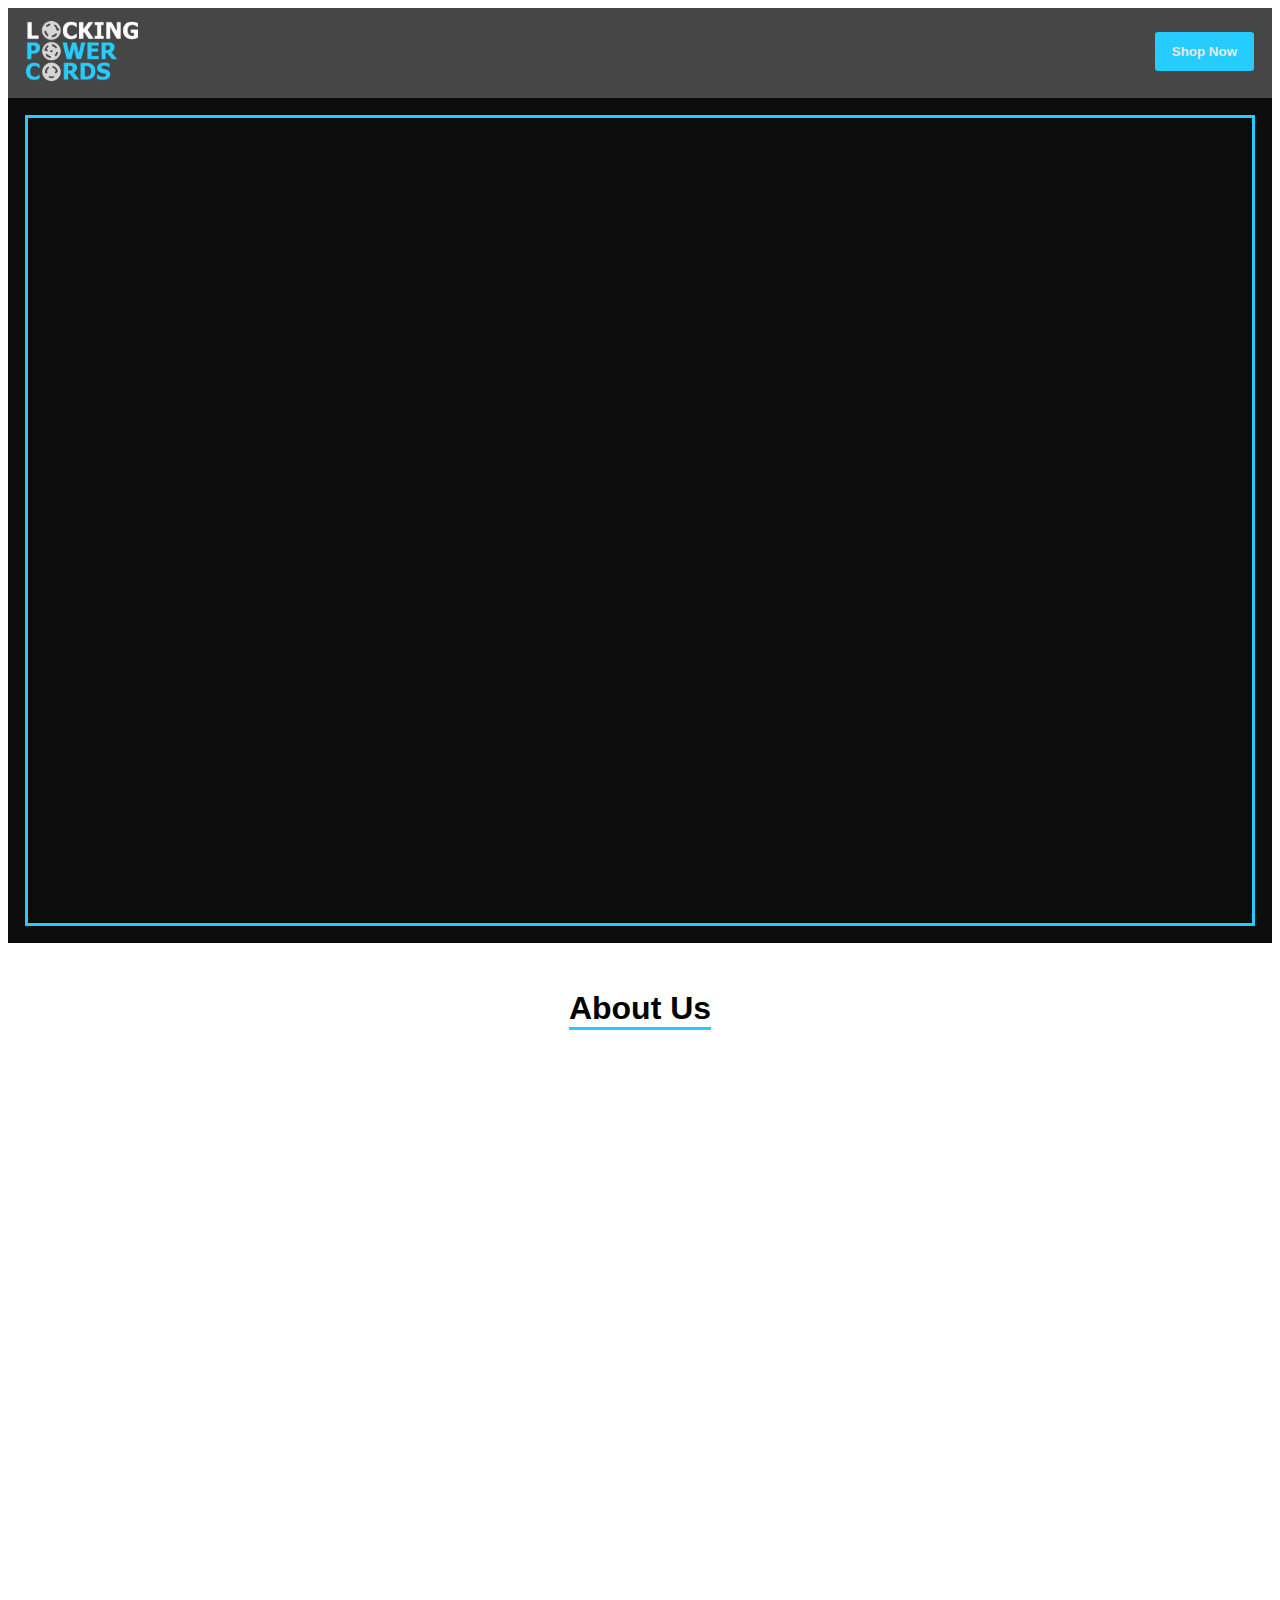
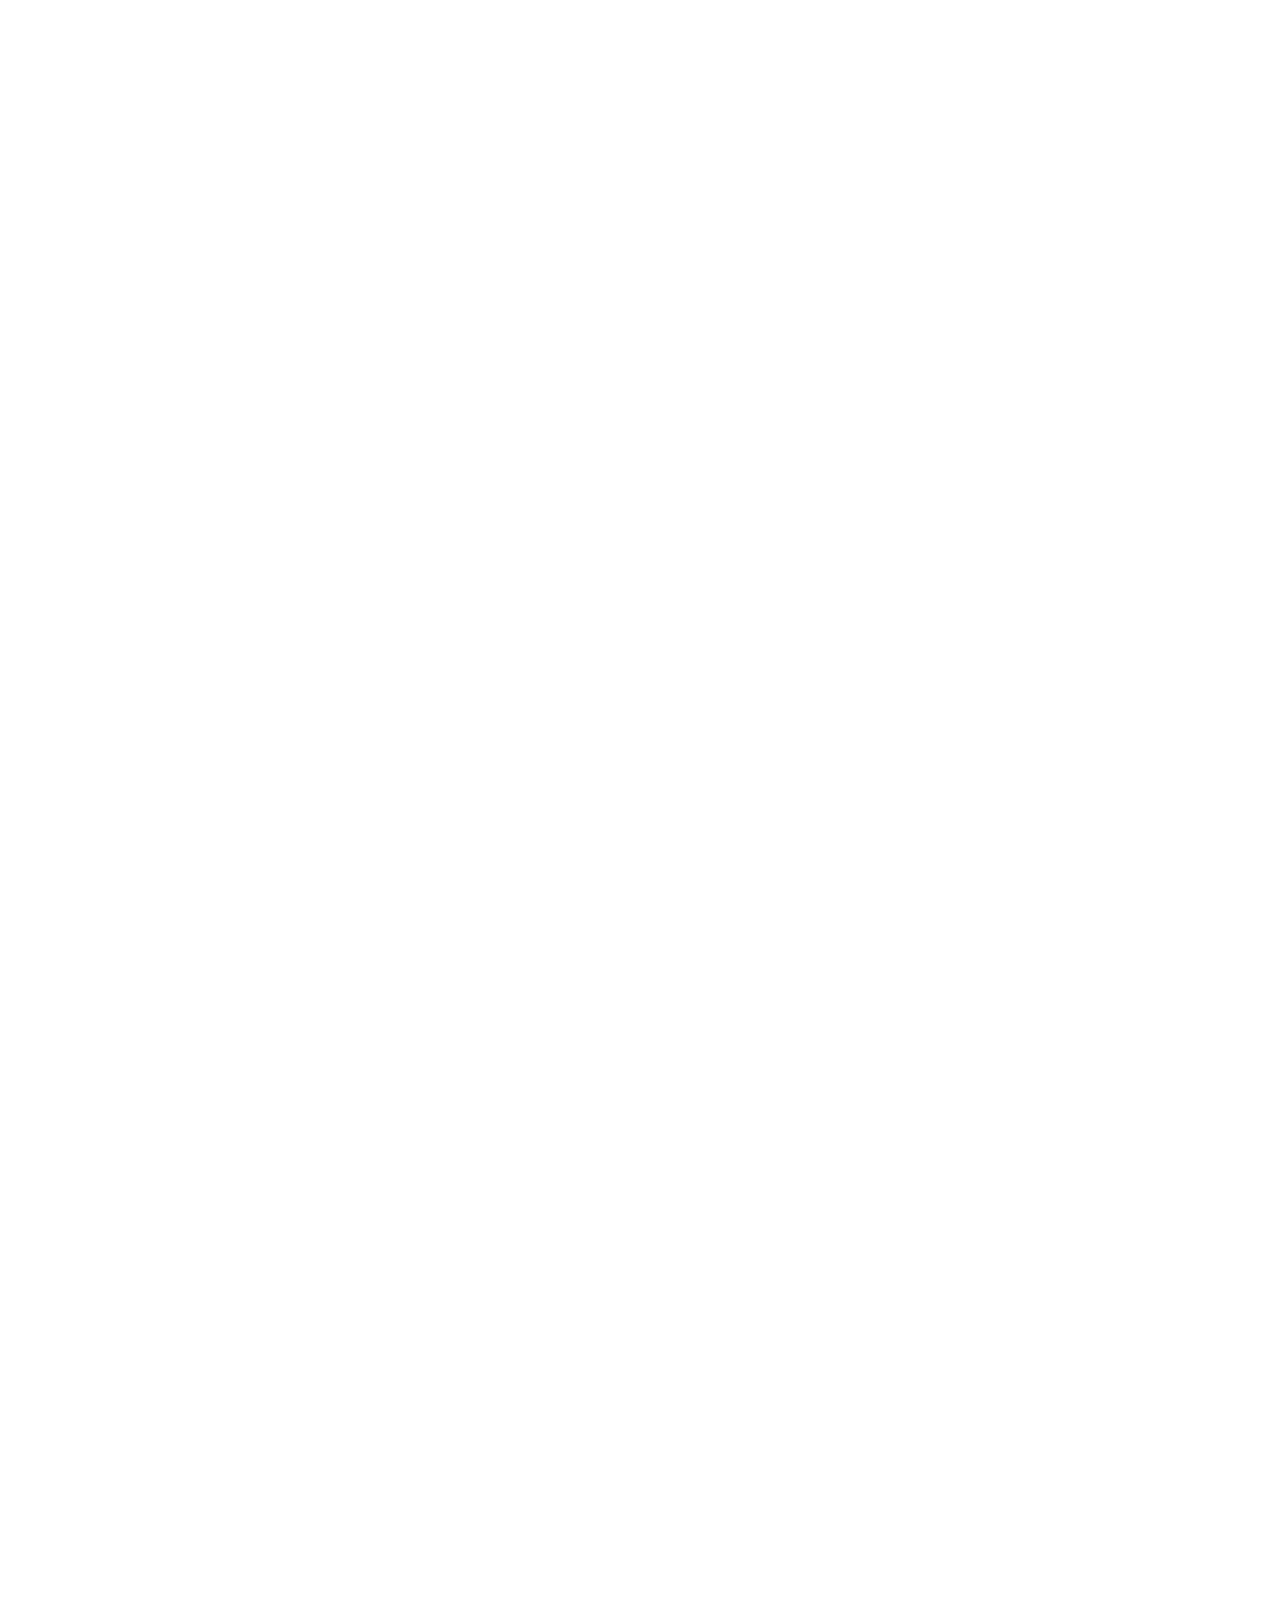
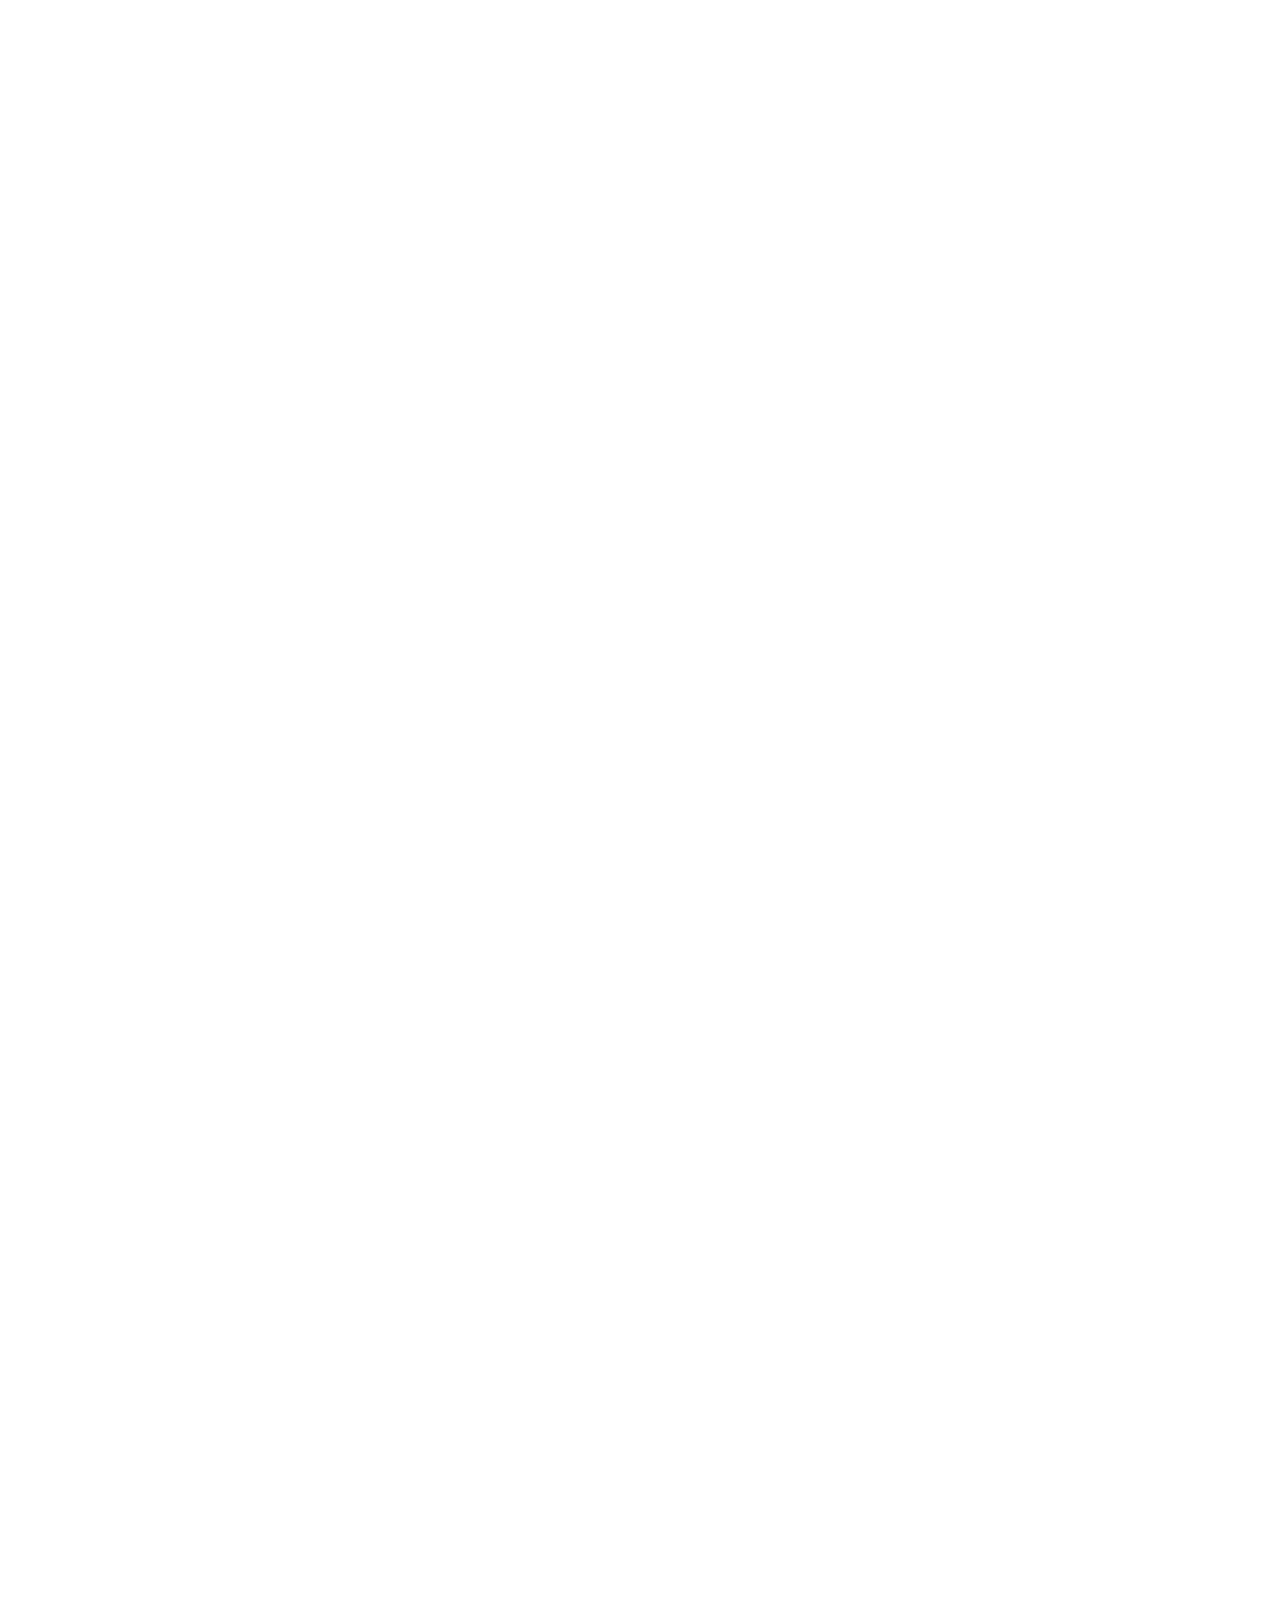
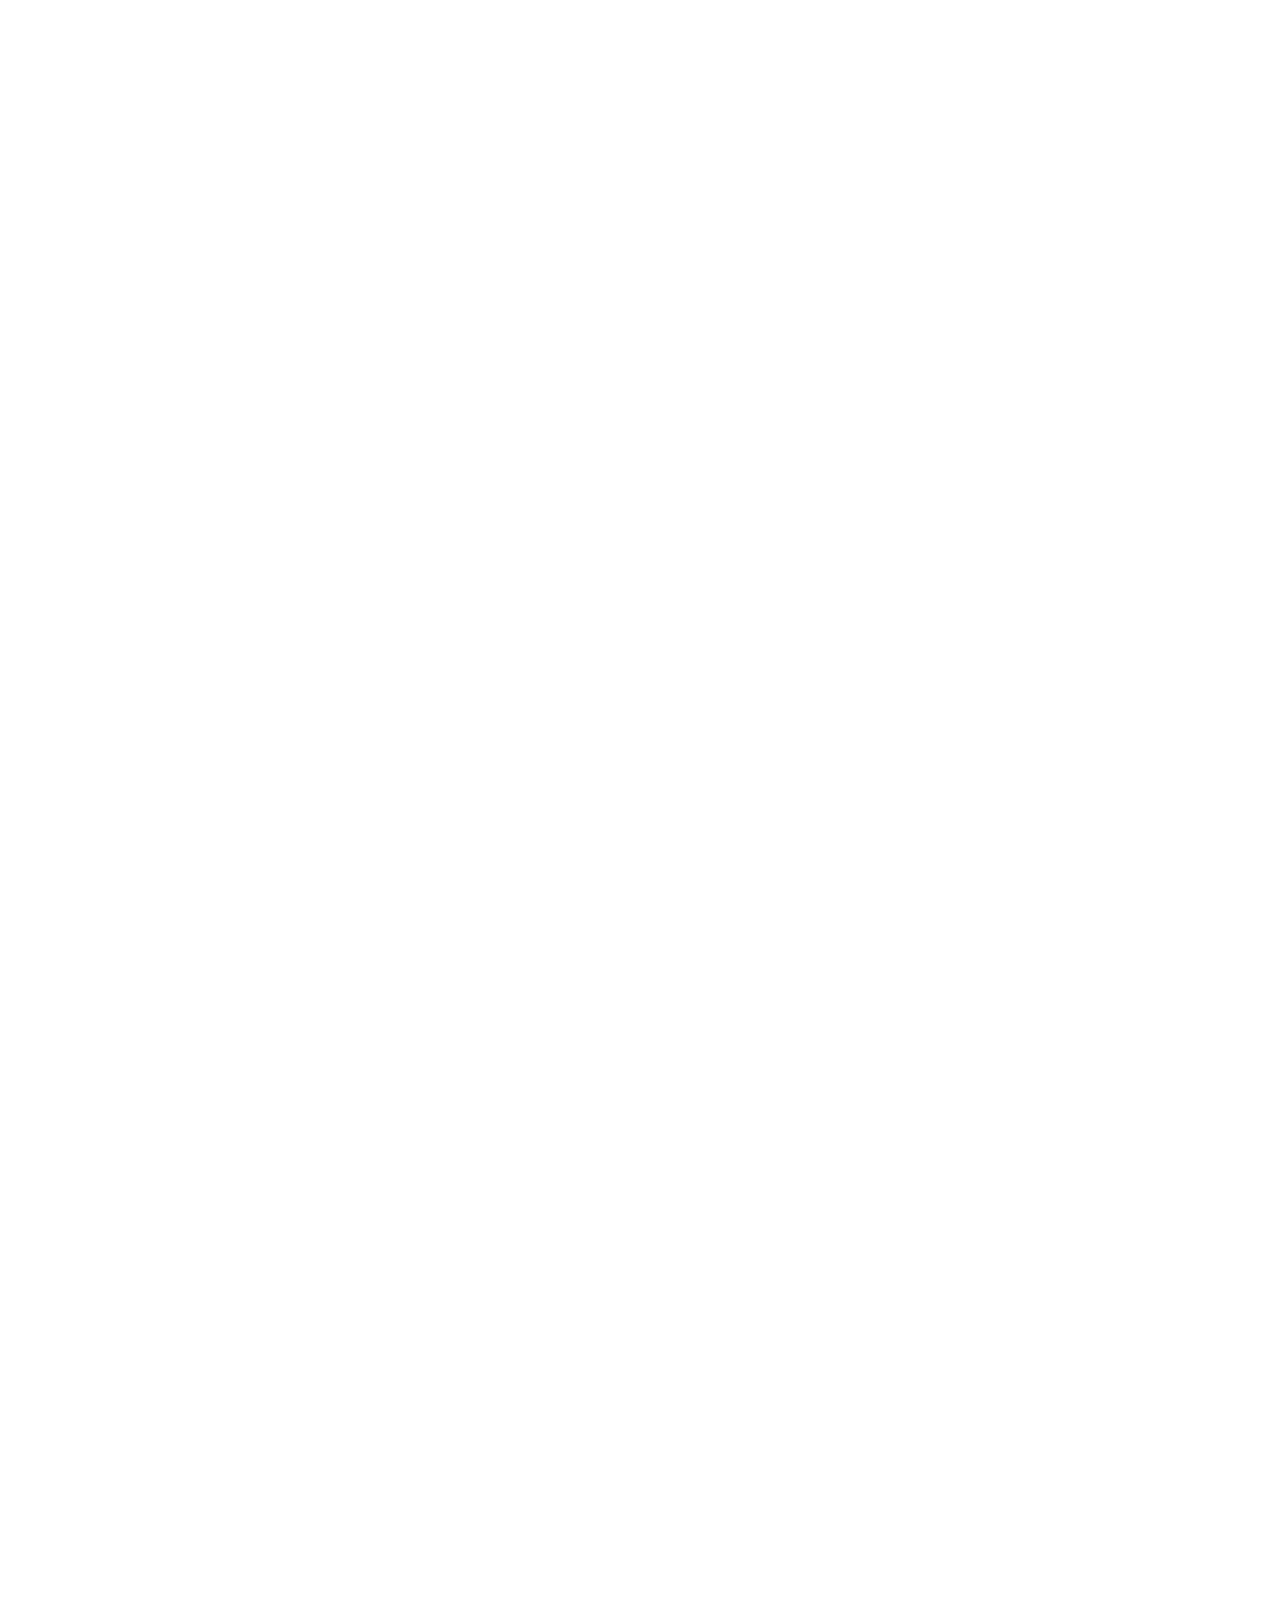
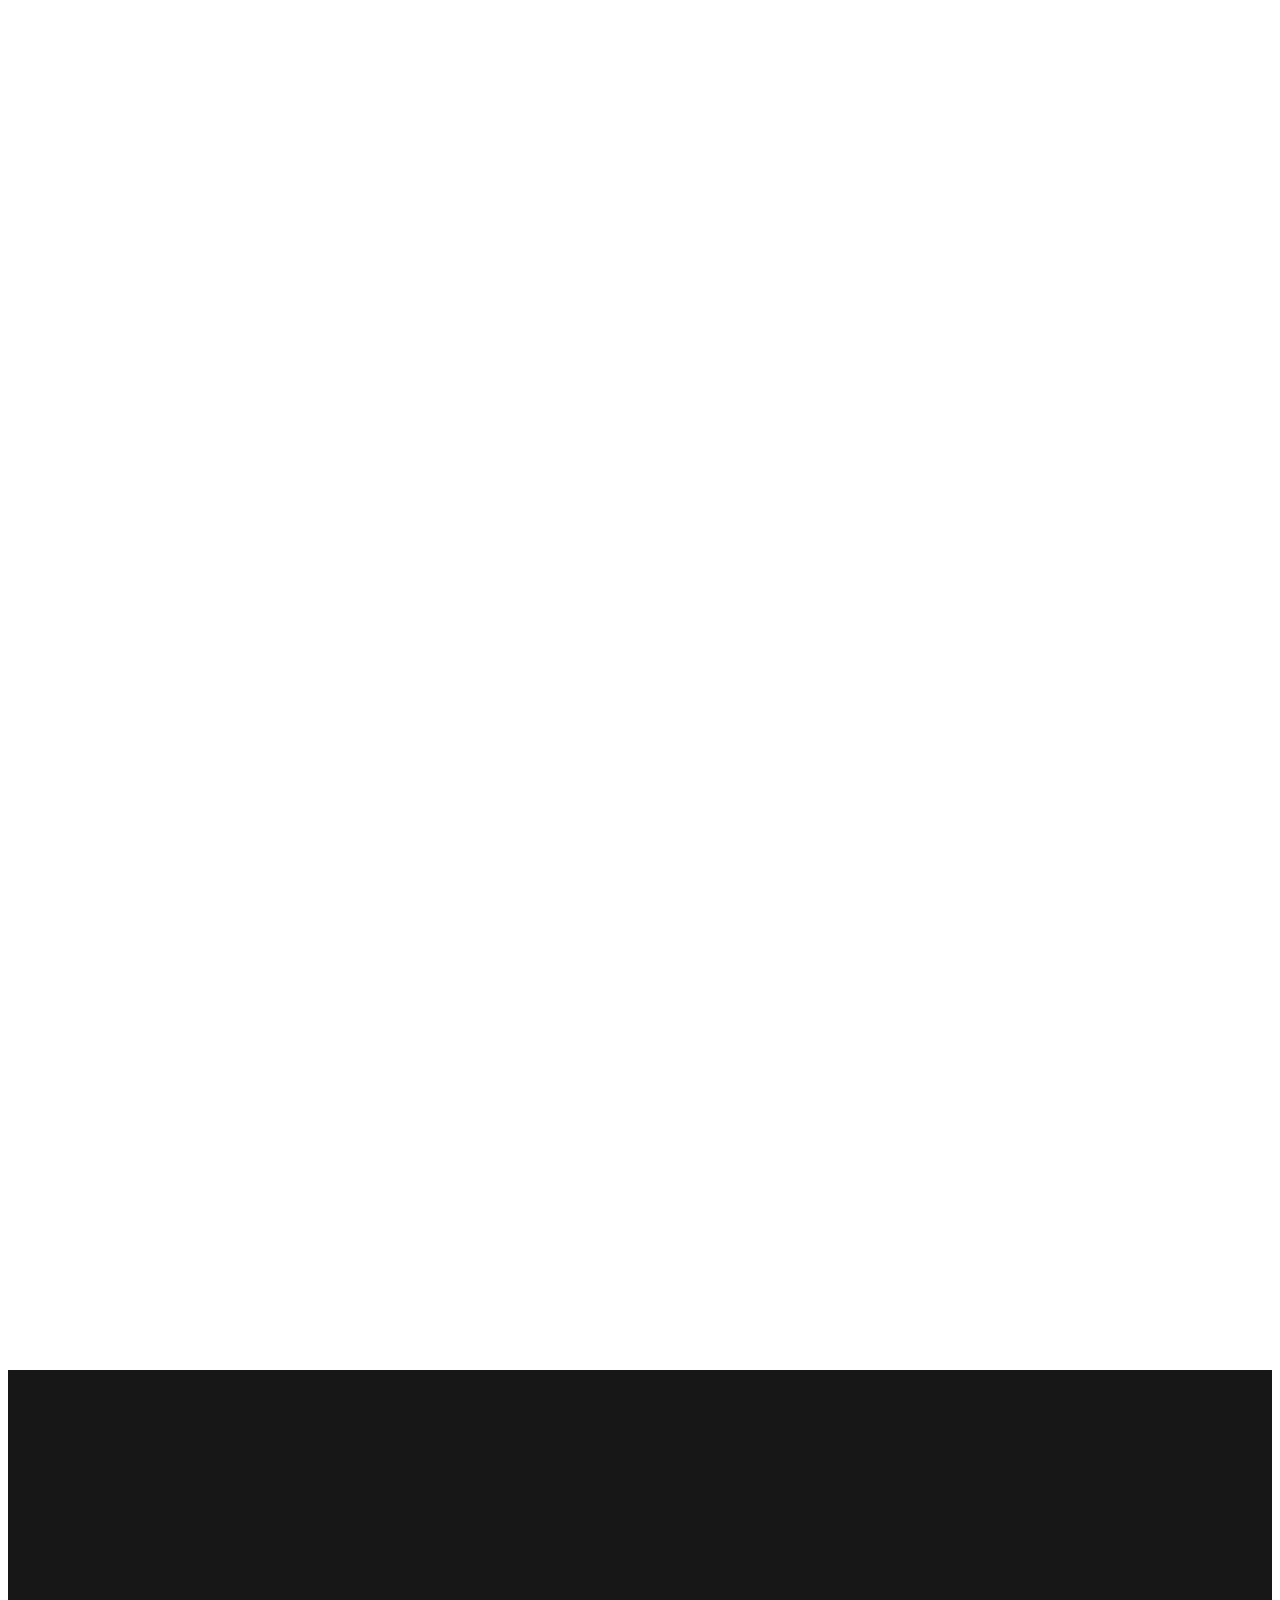
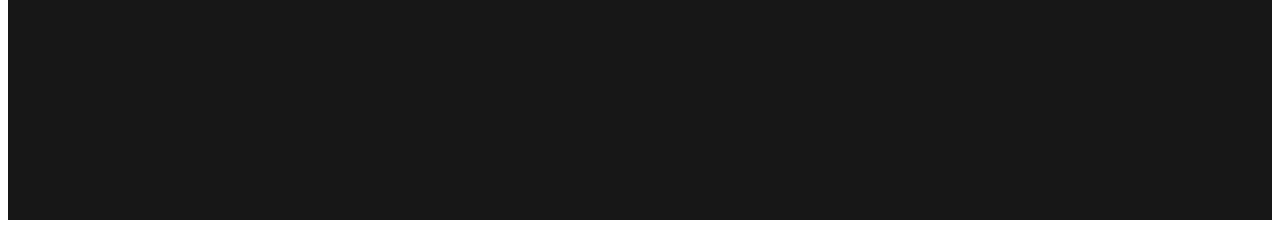
==== lpclp.html @ 0bff6721 "Add files via upload" ====
<!DOCTYPE html>
<html lang="en">
    <head>
        <meta charset="UTF-8">
        <title>Locking Power Cords</title>
        <link rel="stylesheet" href="css/lpstyles.css">  
    </head>
        <body>
            <header>
                <!--This h1 tag is hidden from view-->
                <h1 class="hidden">Locking Power Cords</h1>
                <a href="https://www.lockingpowercords.com/" target="_blank" rel="noopener noreferrer">
                <img src="img/lpc_logo.png"></a>
                <a href="https://www.lockingpowercords.com/" target="_blank" rel="noopener noreferrer">
                <button>Shop Now</button></a>
                <nav></nav>
            </header>
        <main>
            <div class="banner">
                <section></section>
            </div>
            <section>
                <h2>About Us</h2>
            </section>
            <section></section>
            <section></section>
            <section></section>
            <section></section>
            <section></section>
            <section></section>
            <section></section>
        </main>
            <footer></footer>
        </body>
</html>
---- css/lpstyles.css ----
header{
    height: 90px;
    background-color: #464646;
}

.hidden {
    display: none;
  }

h2{
    text-align: center;
    font-family: Arial;
    font-size: 200%;
    padding: 20px;
    text-decoration: underline solid #27ccff;
    text-underline-position: under;
}

img{
    height: 60px;
    padding: 13px 13px 13px 18px;
}

/* Below is standard for all buttons*/

button{
    float: right;
    margin: 24px 18px 24px 20px;
    padding: 12px 17px;
    background-color: #27ccff;
    color: #e7e7e7;
    font-style: Arial;
    font-weight: bold;
    border: none;
    border-radius: 3px;
}

button:hover{
    color: #27ccff;
    background-color: #e7e7e7;
}

section{
    height: 850px;
}

footer{
    background-color: #171717;
    height: 450px;
}

/* .banner displays an inner outline for the main banner*/

.banner{
    background-color: #0c0c0c;
    height: 845px;
    outline: 3px solid #27ccff;
    outline-offset: -20px;
}
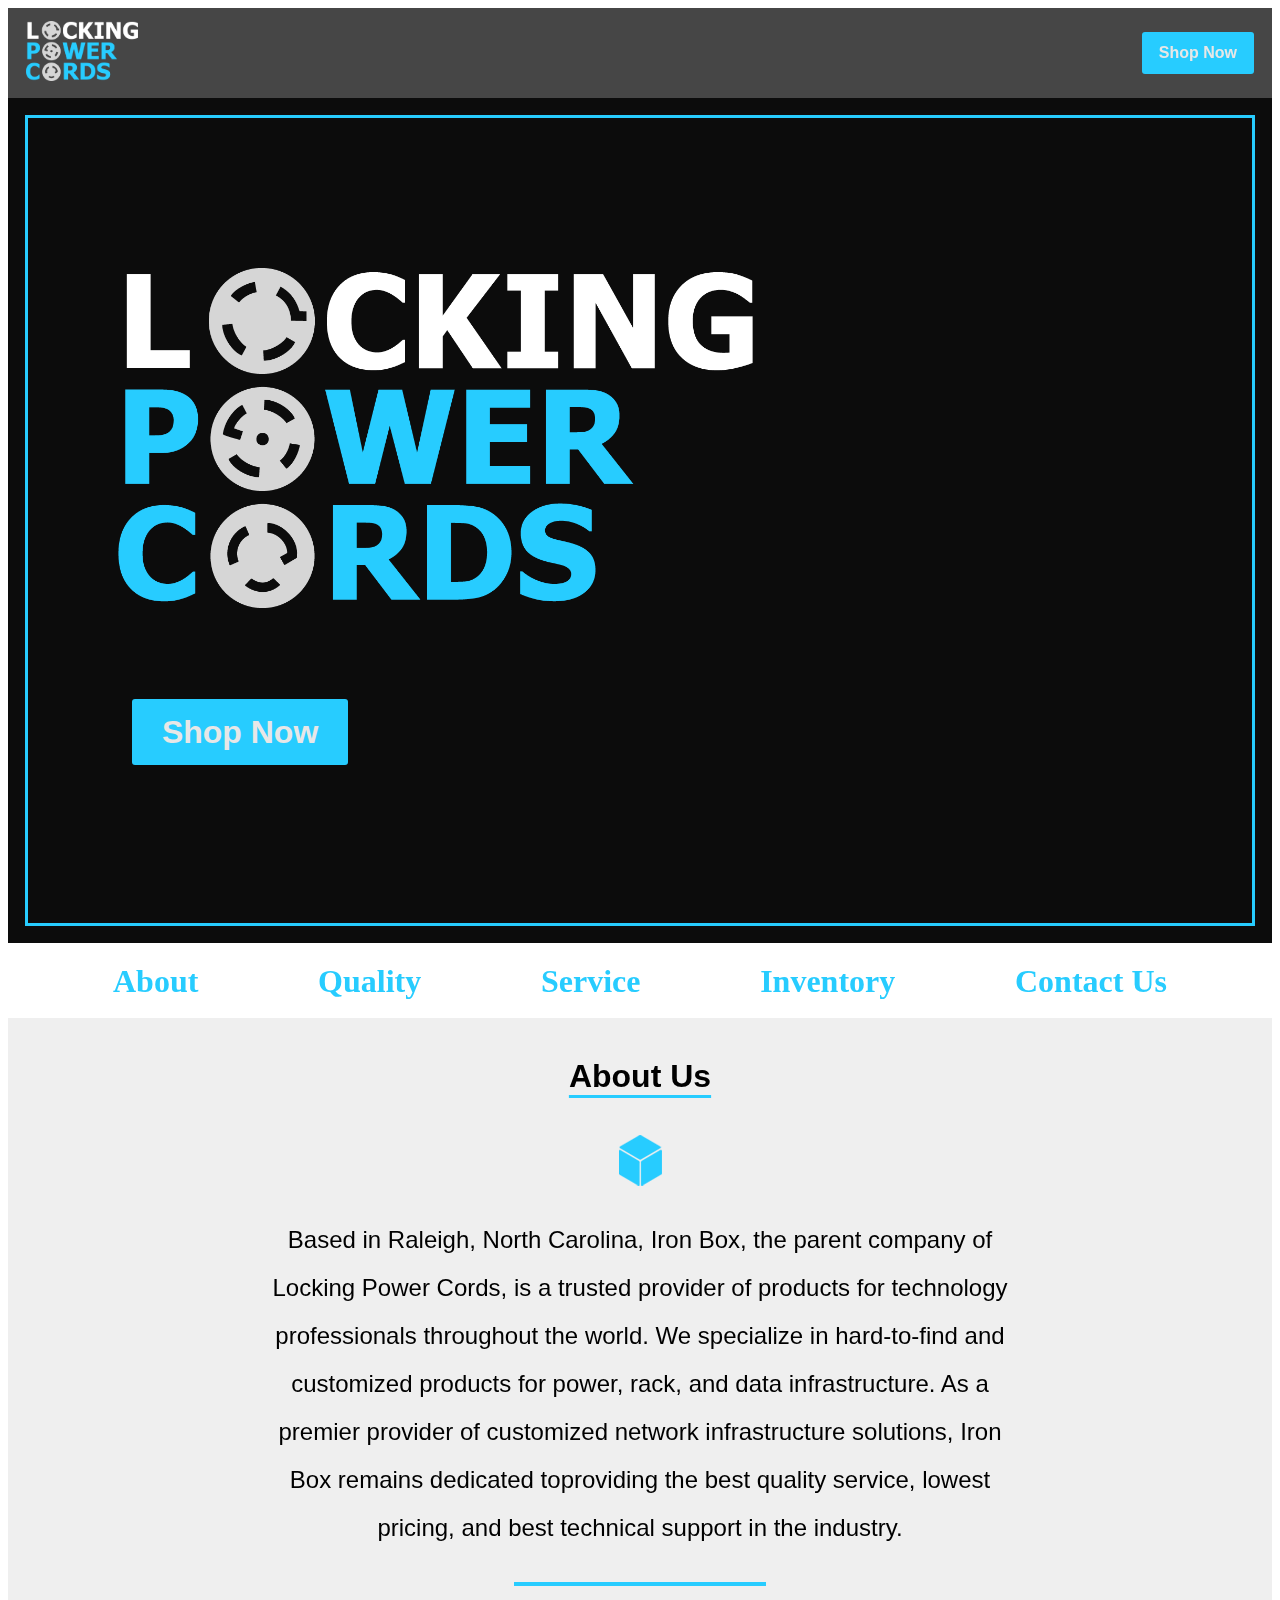
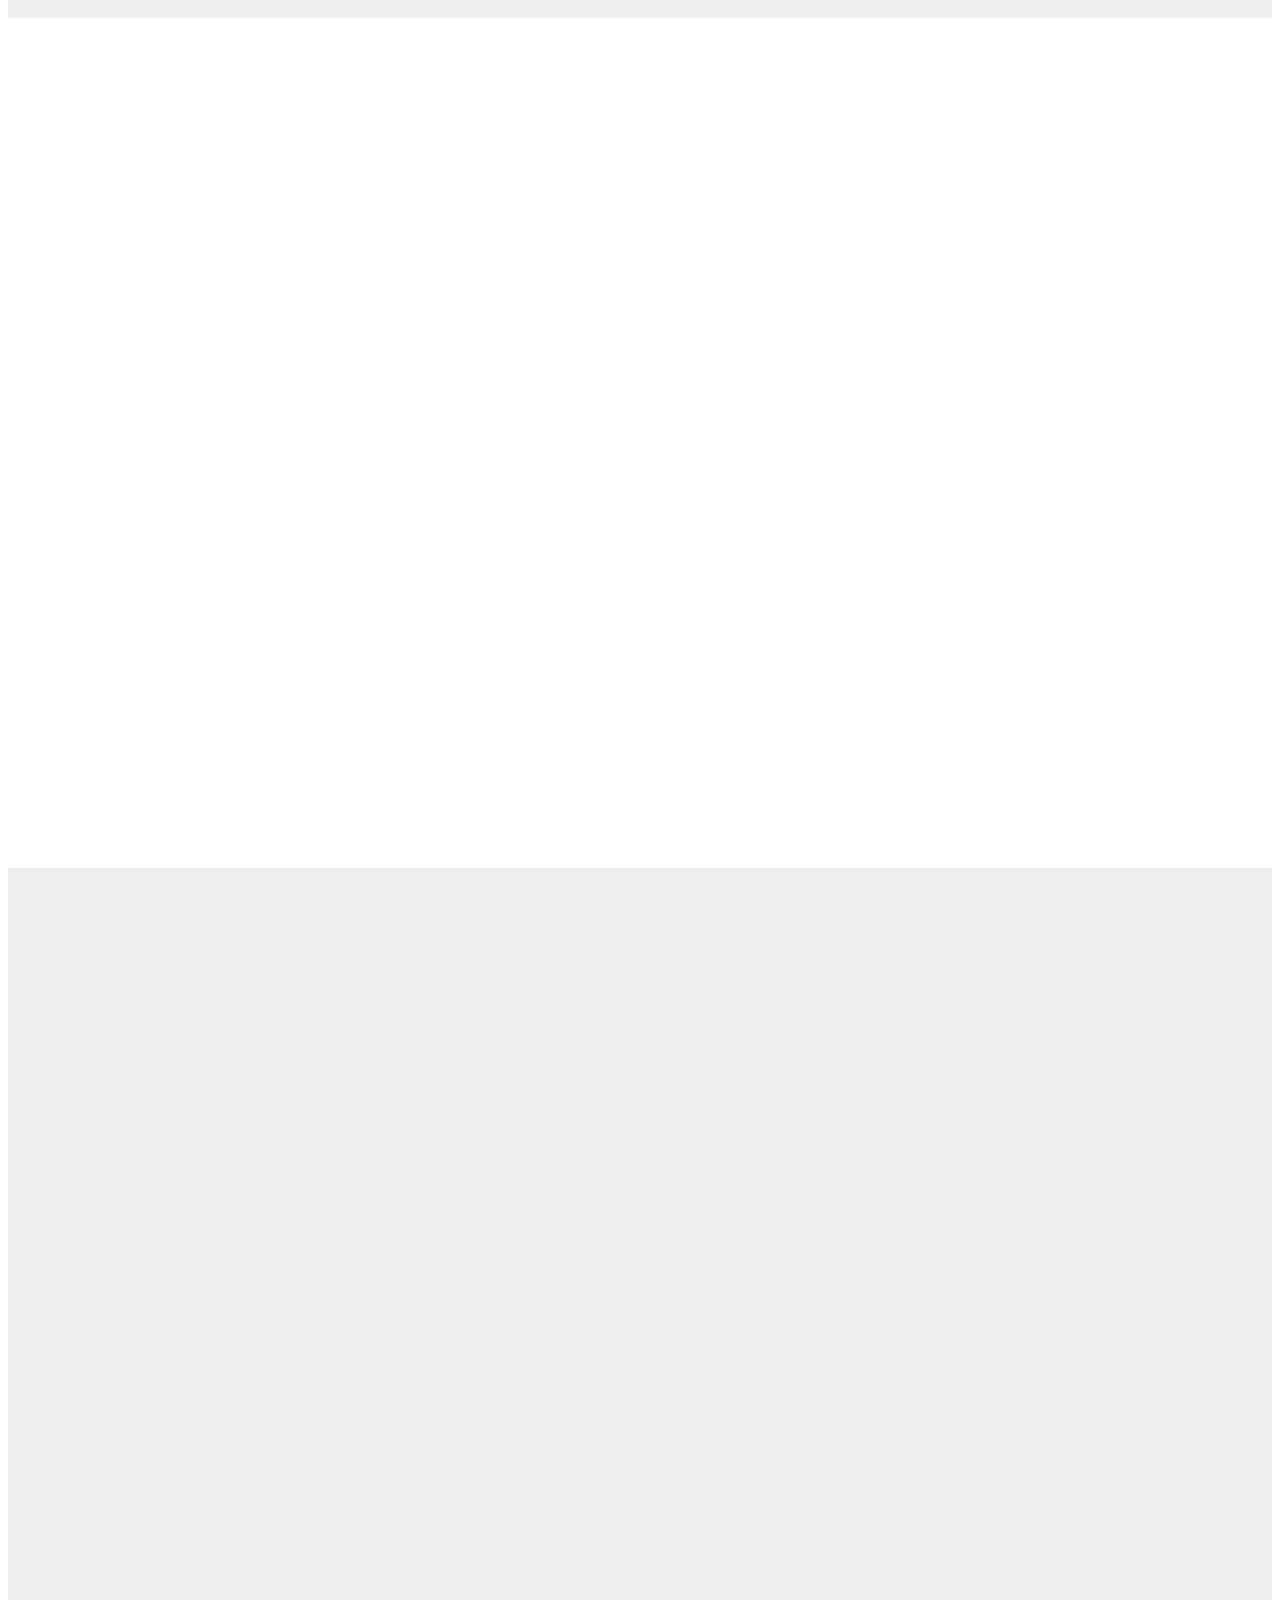
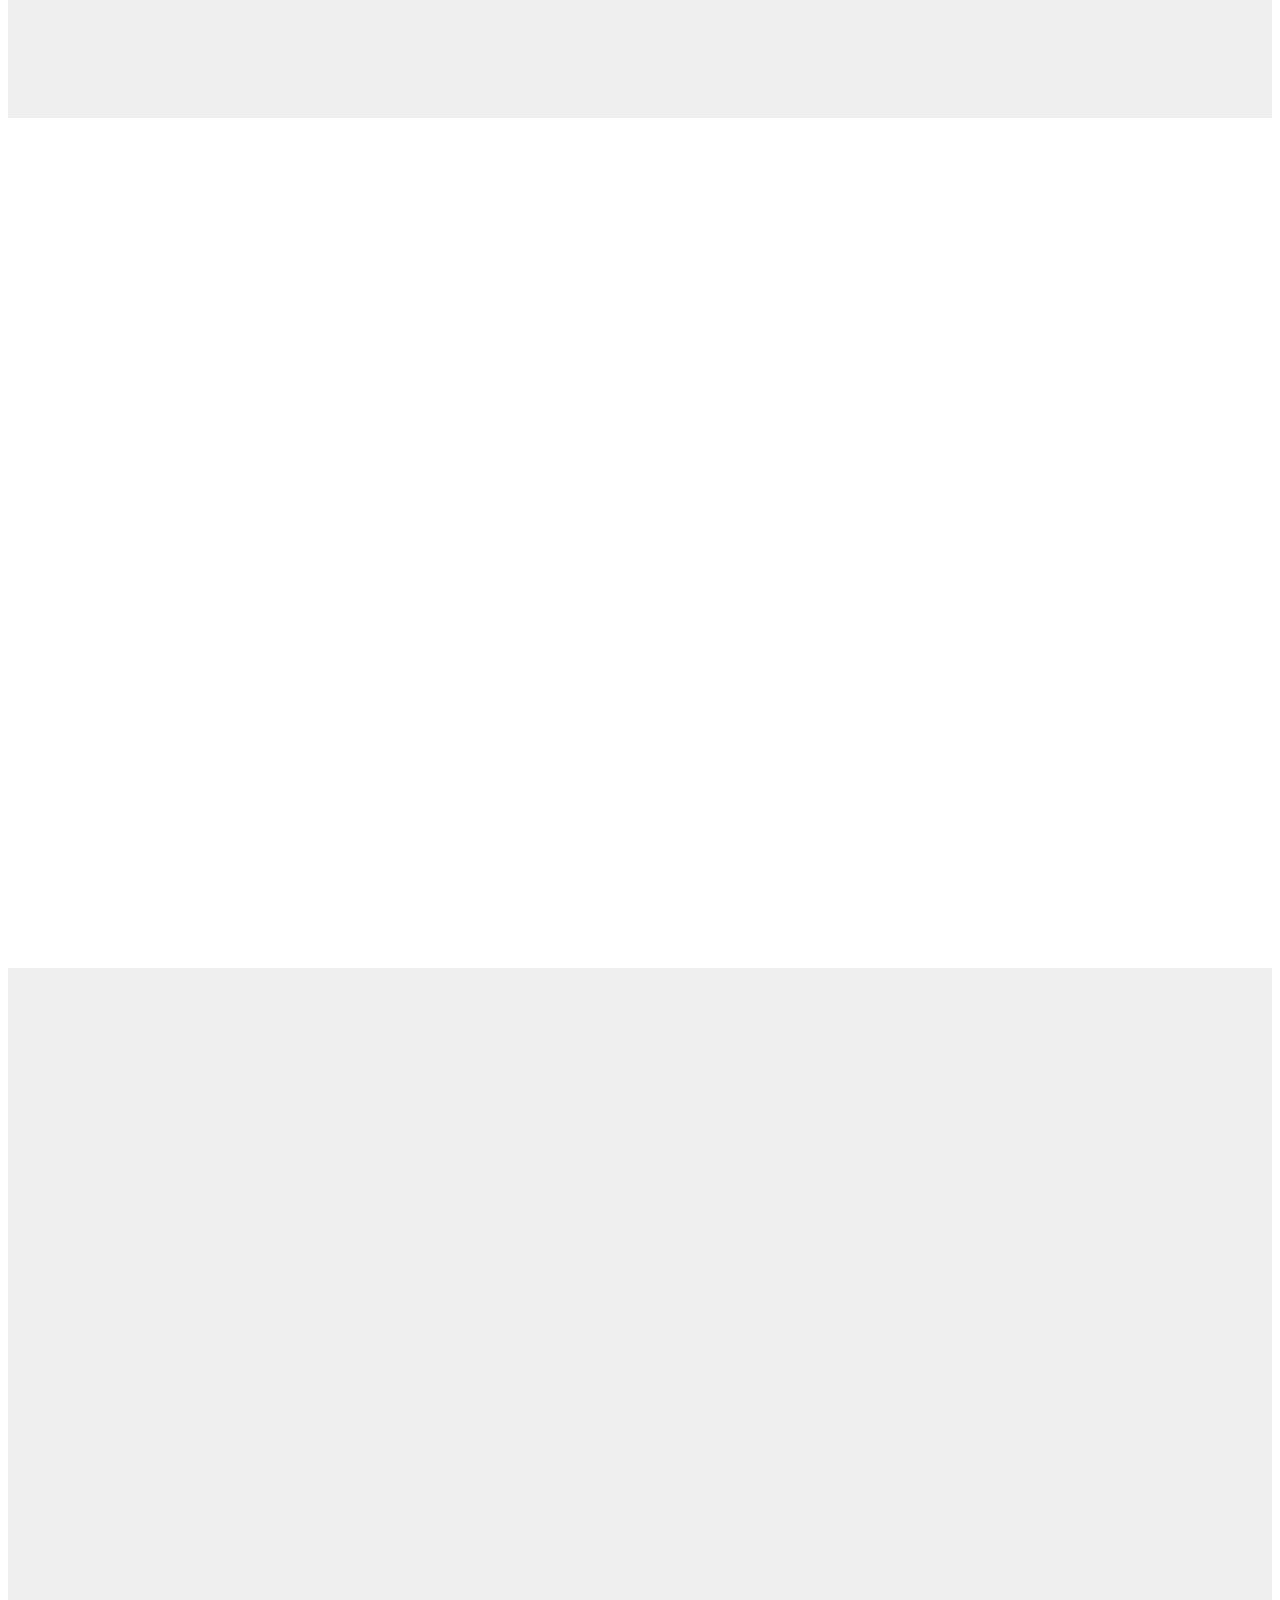
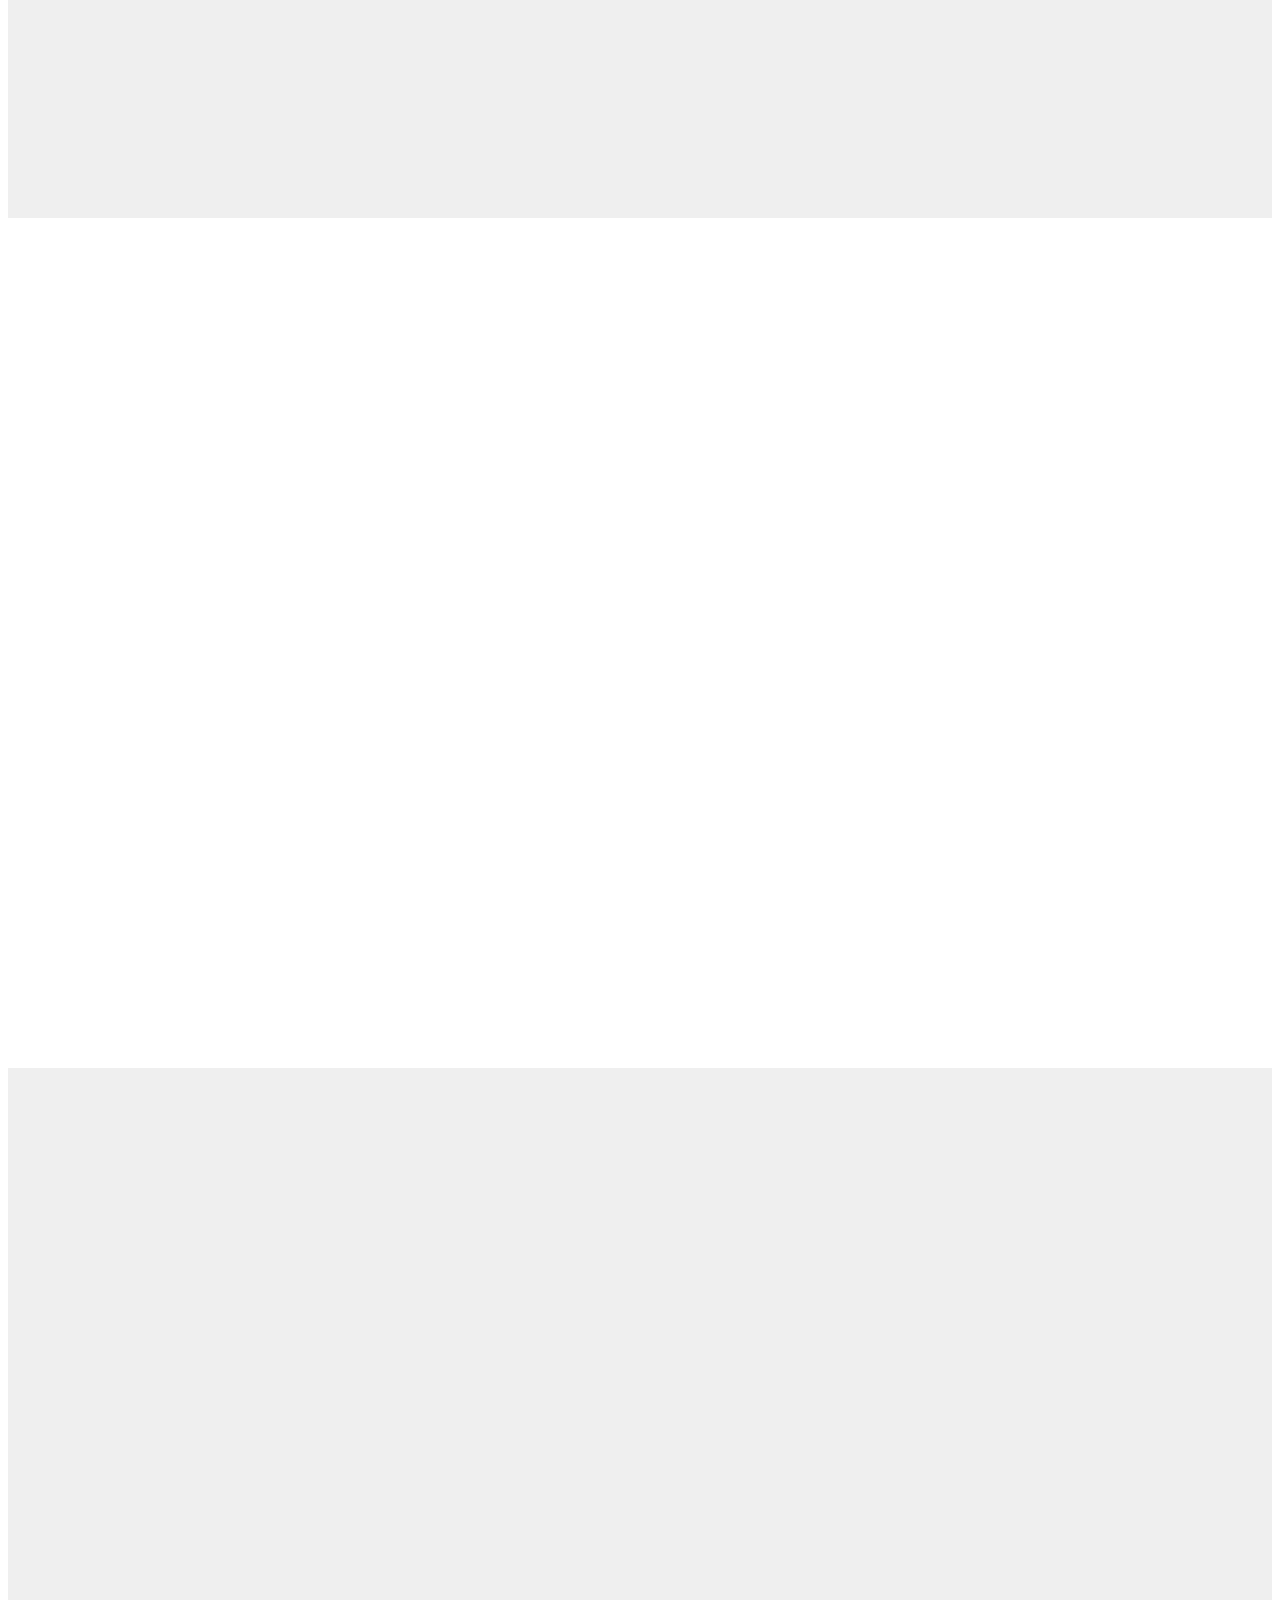
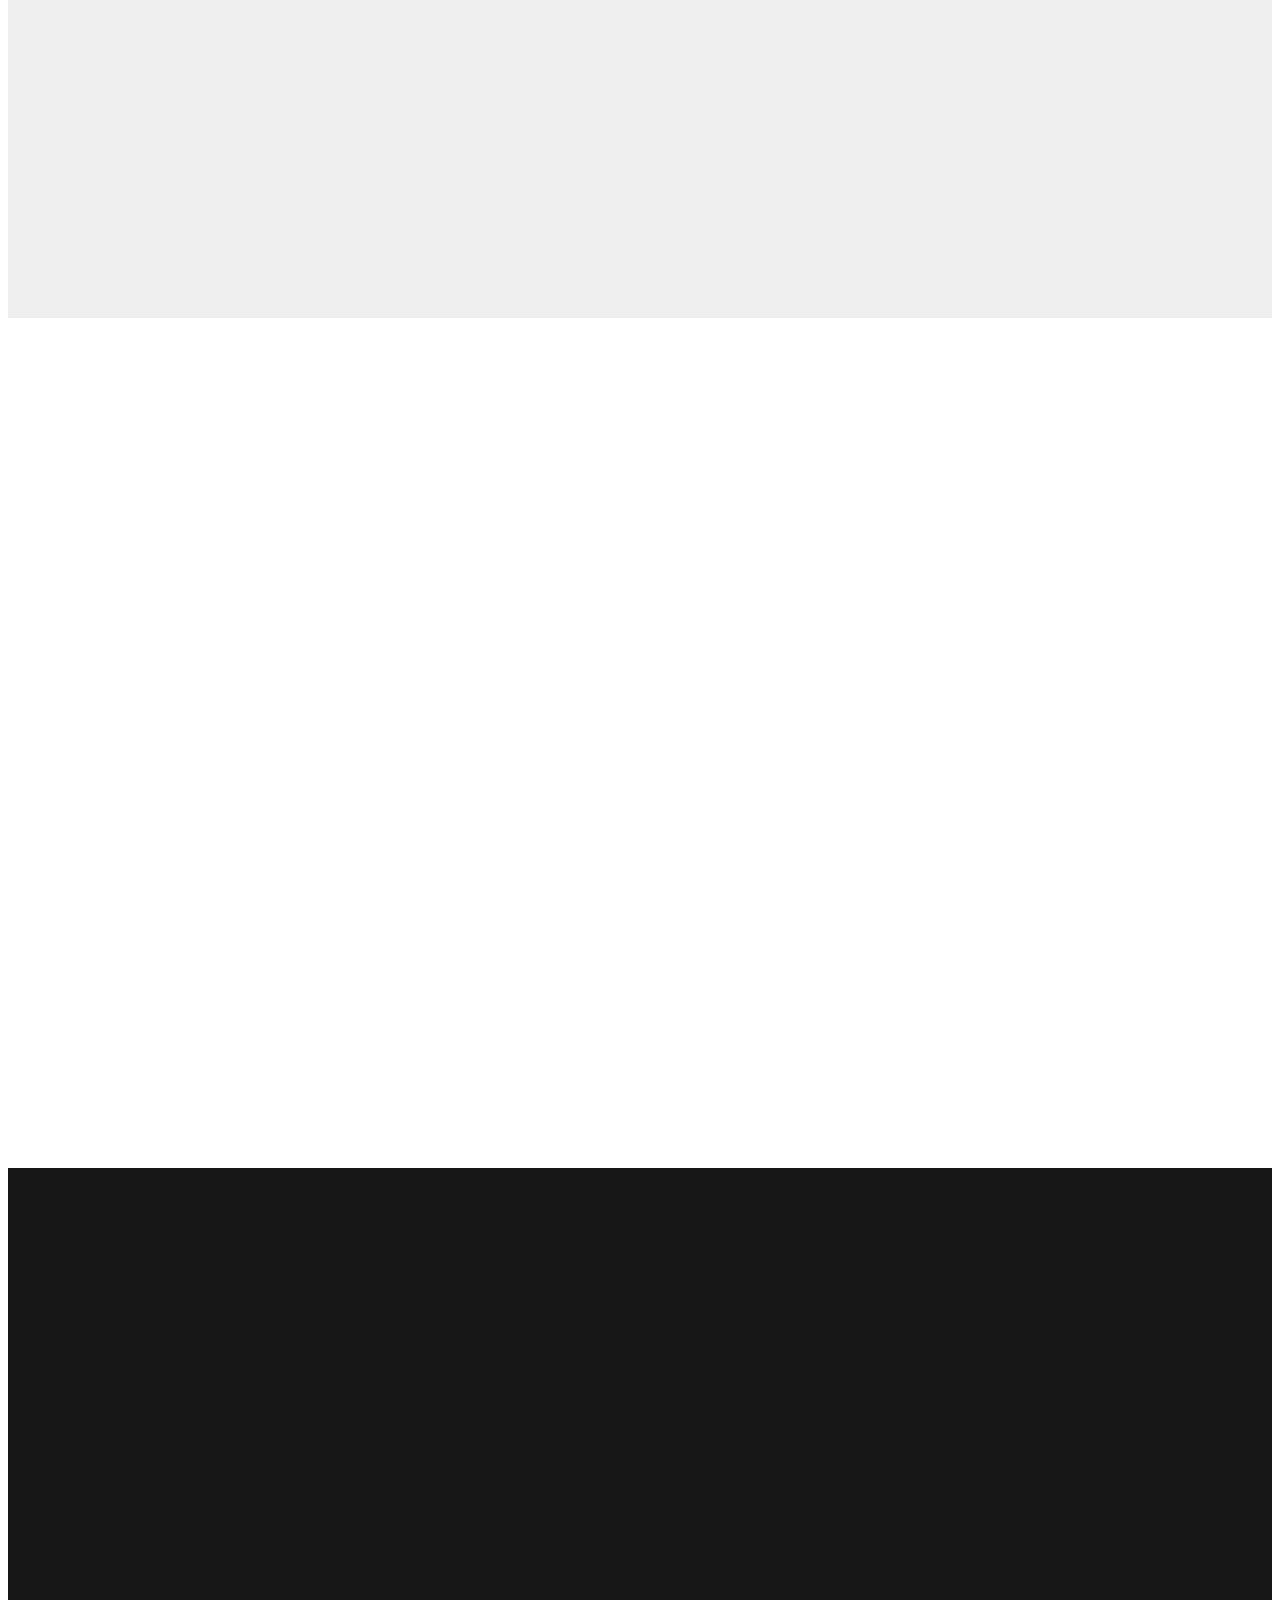
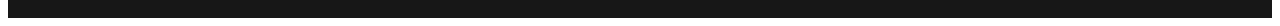
==== commit faf022b8: "Update lpclp.html" ====
--- a/lpclp.html
+++ b/lpclp.html
@@ -7,29 +7,56 @@
     </head>
         <body>
             <header>
-                <!--This h1 tag is hidden from view-->
-                <h1 class="hidden">Locking Power Cords</h1>
-                <a href="https://www.lockingpowercords.com/" target="_blank" rel="noopener noreferrer">
-                <img src="img/lpc_logo.png"></a>
-                <a href="https://www.lockingpowercords.com/" target="_blank" rel="noopener noreferrer">
-                <button>Shop Now</button></a>
-                <nav></nav>
+                <!--This h1 tag is hidden from view - is this common practice?-->
+                <h1 id="hidden">Locking Power Cords</h1>
+                <a href="#" target="_blank" rel="noopener noreferrer">
+                <img class="logotop" src="img/lpc_logo.png" alt="Locking Power Cords"></a>
+                <a href="#" class="button" target="_blank" rel="noopener noreferrer">Shop Now</a>
             </header>
         <main>
             <div class="banner">
-                <section></section>
+                <section>
+                    <img src="img/lpc_logo.png" alt="Locking Power Cords" id="bglogo">
+                    <a href="#" class="lrgbutton" target="_blank" rel="noopener noreferrer">Shop Now</a>
+                </section>
             </div>
-            <section>
+                <article>
+                    <nav>
+                        <ul>
+                            <li><a href="#" class="menutext" target="_blank" rel="noopener noreferrer">About</a></li>
+                            <li><a href="#" class="menutext" target="_blank" rel="noopener noreferrer">Quality</a></li>
+                            <li><a href="#" class="menutext" target="_blank" rel="noopener noreferrer">Service</a></li>
+                            <li><a href="#" class="menutext" target="_blank" rel="noopener noreferrer">Inventory</a></li>
+                            <li><a href="#" class="menutext" target="_blank" rel="noopener noreferrer">Contact Us</a></li>
+                        </ul>
+                    </nav>
+                </article>
+            <div class="about">
+            <article>
                 <h2>About Us</h2>
-            </section>
+                        <img src="img/small_cube.png" class="cube" alt="cube">
+                        <p id="about">Based in Raleigh, North Carolina, Iron Box, the parent company of Locking Power Cords, is a trusted provider of products for 
+                                technology professionals throughout the world. We specialize in hard-to-find and customized products for 
+                                power, rack, and data infrastructure. As a premier provider of customized network infrastructure solutions, Iron Box remains 
+                                dedicated toproviding the best quality service, lowest pricing, and best technical support in the industry.</p>
+                                <hr>
+                                <p id="about">Scoll down to learn more about what we can offer you.</p>
+            </article>
+                    </div>
             <section></section>
+            <div class="bkgrd">
+                    <section></section>
+                    </div>
             <section></section>
+            <div class="bkgrd">
+                    <section></section>
+                    </div>
             <section></section>
-            <section></section>
-            <section></section>
-            <section></section>
+            <div class="bkgrd">
+                    <section></section>
+                    </div>
             <section></section>
         </main>
             <footer></footer>
         </body>
-</html>        +</html>        
--- a/css/lpstyles.css
+++ b/css/lpstyles.css
@@ -3,7 +3,7 @@
     background-color: #464646;
 }
 
-.hidden {
+#hidden {
     display: none;
   }
 
@@ -11,37 +11,120 @@
     text-align: center;
     font-family: Arial;
     font-size: 200%;
-    padding: 20px;
+    padding: 40px;
+    margin: 0;
     text-decoration: underline solid #27ccff;
     text-underline-position: under;
 }
 
-img{
+nav{
+    height:60px;
+    background-color: #ffffff;
+}
+
+.logotop{
     height: 60px;
     padding: 13px 13px 13px 18px;
 }
 
-/* Below is standard for all buttons*/
-
-button{
-    float: right;
-    margin: 24px 18px 24px 20px;
-    padding: 12px 17px;
-    background-color: #27ccff;
-    color: #e7e7e7;
-    font-style: Arial;
-    font-weight: bold;
-    border: none;
-    border-radius: 3px;
+.cube{
+    display: block;
+    margin-left: auto;
+    margin-right: auto;
 }
 
-button:hover{
+.bkgrd{
+    background-color: #efefef;
+}
+
+/* Can't get the scroll bar for About section to show up at smaller screen sizes 
+- FIXED - 
+"you have to make sure that you content default height smaller than the container height; if not, the scroll-bar will not be hidden." */
+
+.about{
+    overflow-y: auto;
+    background-color: #efefef;
+    height: 600px;
+}
+
+a{
+    text-decoration: none;
+}
+
+/*below is used to space menu items evenly across page*/
+
+ul{
+    display: flex;
+    height: 40px;
+    justify-content:space-between;
+    list-style-type: none;
+    padding: 5px;
+    margin: 15px 100px;
+    
+
+    /* former list code
+    display: inline-block;
+    list-style: none;
+    height: 50px;
+    background-color: #ffffff;
+    */
+}
+
+li{
+    font-family: Bebas Neue;
+    font-weight: Bold;
+    font-size: 200%;
+    color: #27ccff;
+}
+
+.menutext{
+    color: #27ccff;
+}
+
+.menutext:hover{
+    color: #272727;
+}
+
+.button {
+        float: right;
+        margin: 24px 18px 24px 20px;
+        padding: 12px 17px;
+        background-color: #27ccff;
+        color: #e7e7e7;
+        font-family: Arial;
+        font-weight: bold;
+        border: none;
+        border-radius: 3px;
+    }
+
+.lrgbutton {
+        position: relative;
+        top: 75px;
+        right: 755px;
+        margin: 24px 18px 24px 20px;
+        padding: 15px 30px;
+        background-color: #27ccff;
+        color: #e7e7e7;
+        font-family: Arial;
+        font-weight: bold;
+        font-size: 200%;
+        border: none;
+        border-radius: 3px;
+    }
+
+.button:hover{
+    color: #27ccff;
+    background-color: #e7e7e7;
+}
+
+.lrgbutton:hover{
     color: #27ccff;
     background-color: #e7e7e7;
 }
 
 section{
     height: 850px;
+    width: 100%
 }
 
 footer{
@@ -56,4 +139,30 @@
     height: 845px;
     outline: 3px solid #27ccff;
     outline-offset: -20px;
-}+}
+
+hr {
+    width: 20%;
+    height: 4px;
+    margin-left: auto;
+    margin-right: auto;
+    background-color:#27ccff;
+    border: 0 none;
+    margin-top: 30px;
+    margin-bottom:30px;
+    }
+
+#about{
+    font-family: Arial;
+    font-size: 150%;
+    margin: 30px 250px;
+    line-height: 2;
+    text-align: center;
+}
+
+#bglogo{
+    position: relative;
+    height: 40%;
+    margin: 160px 100px 50px;
+    padding: 10px;
+}
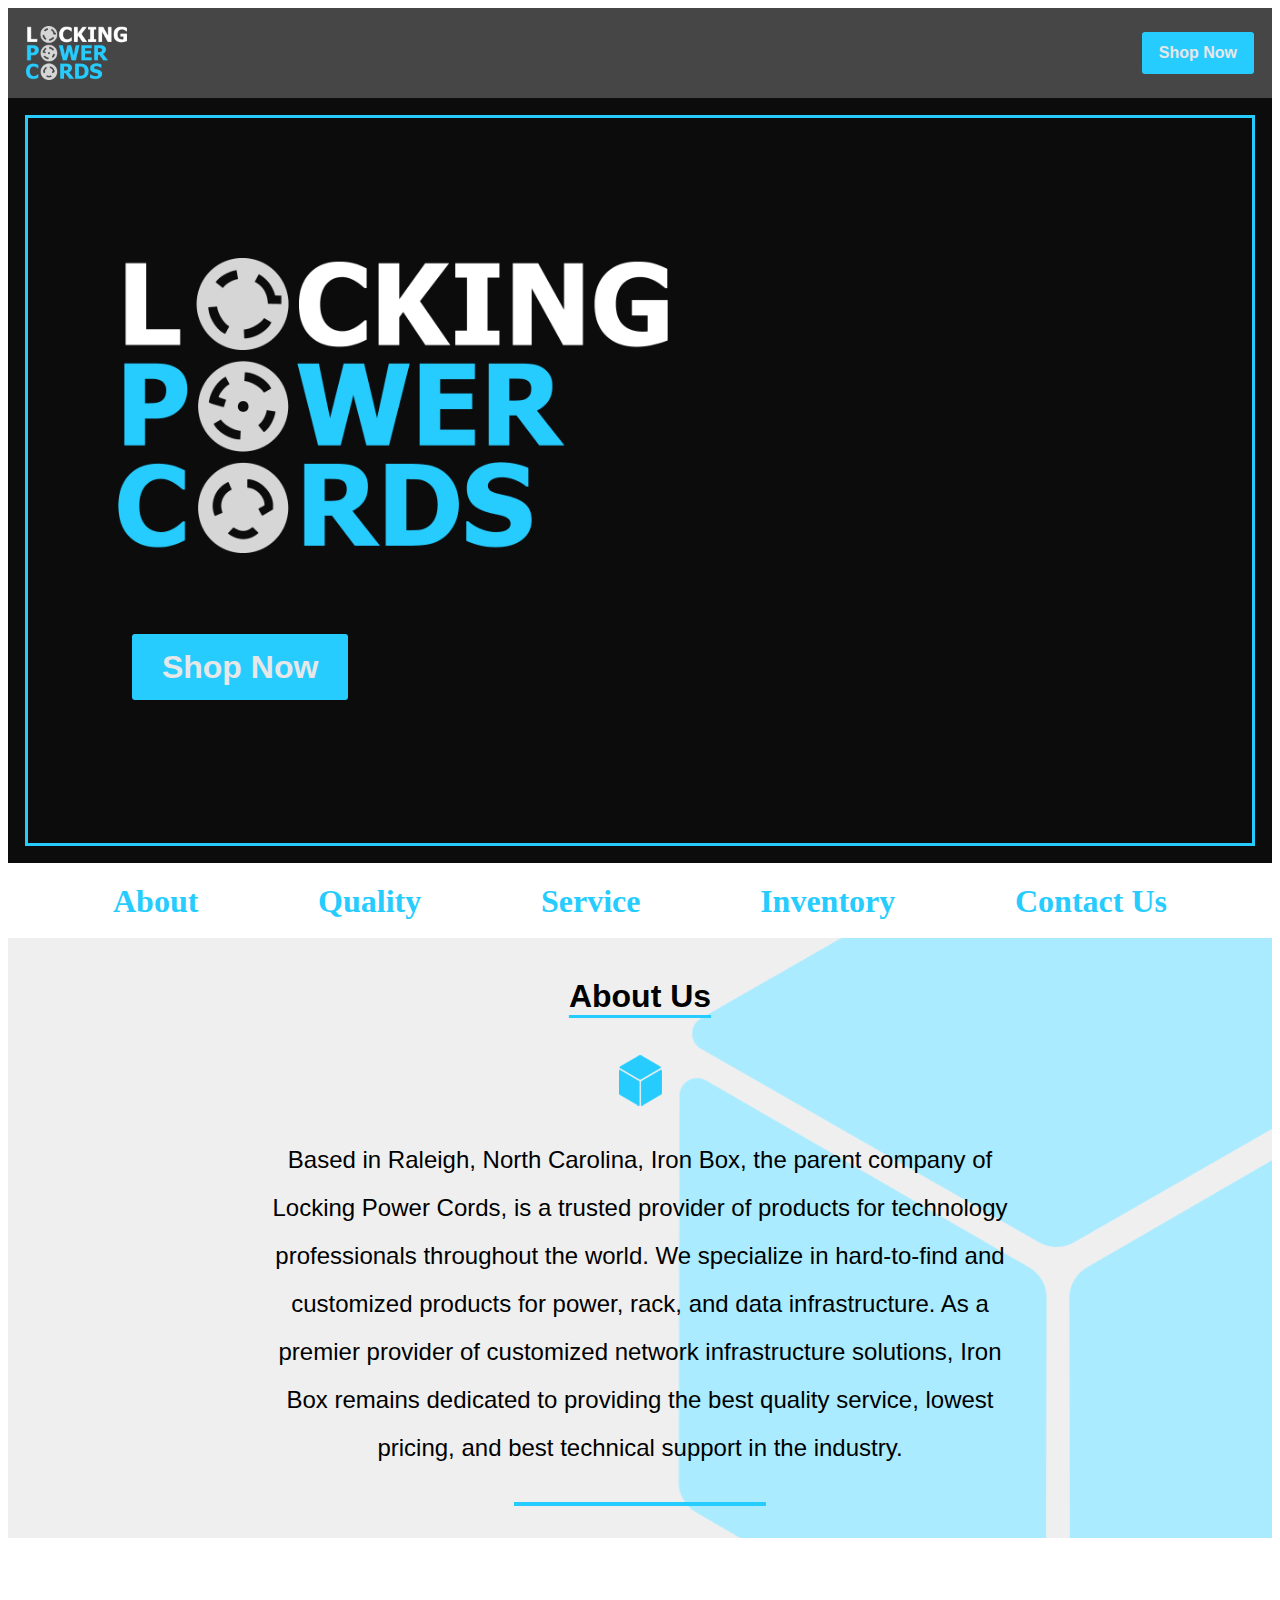
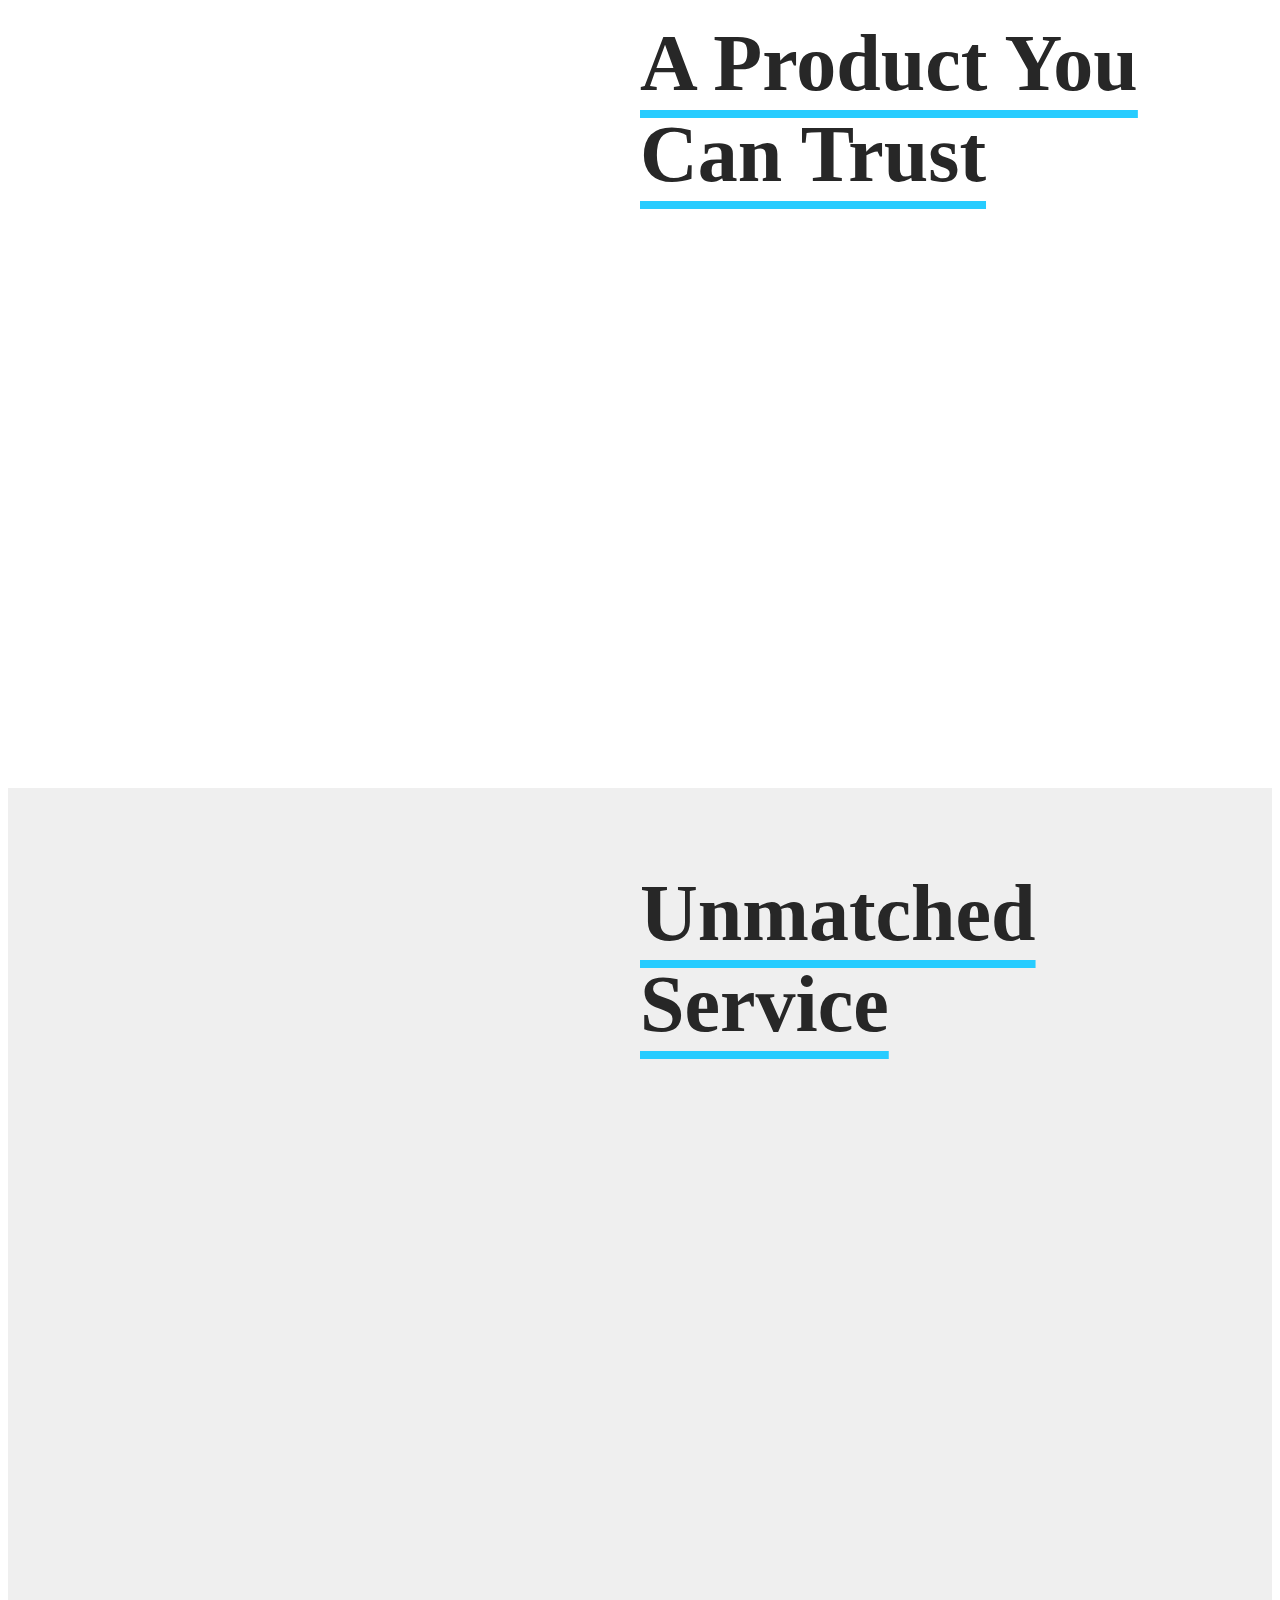
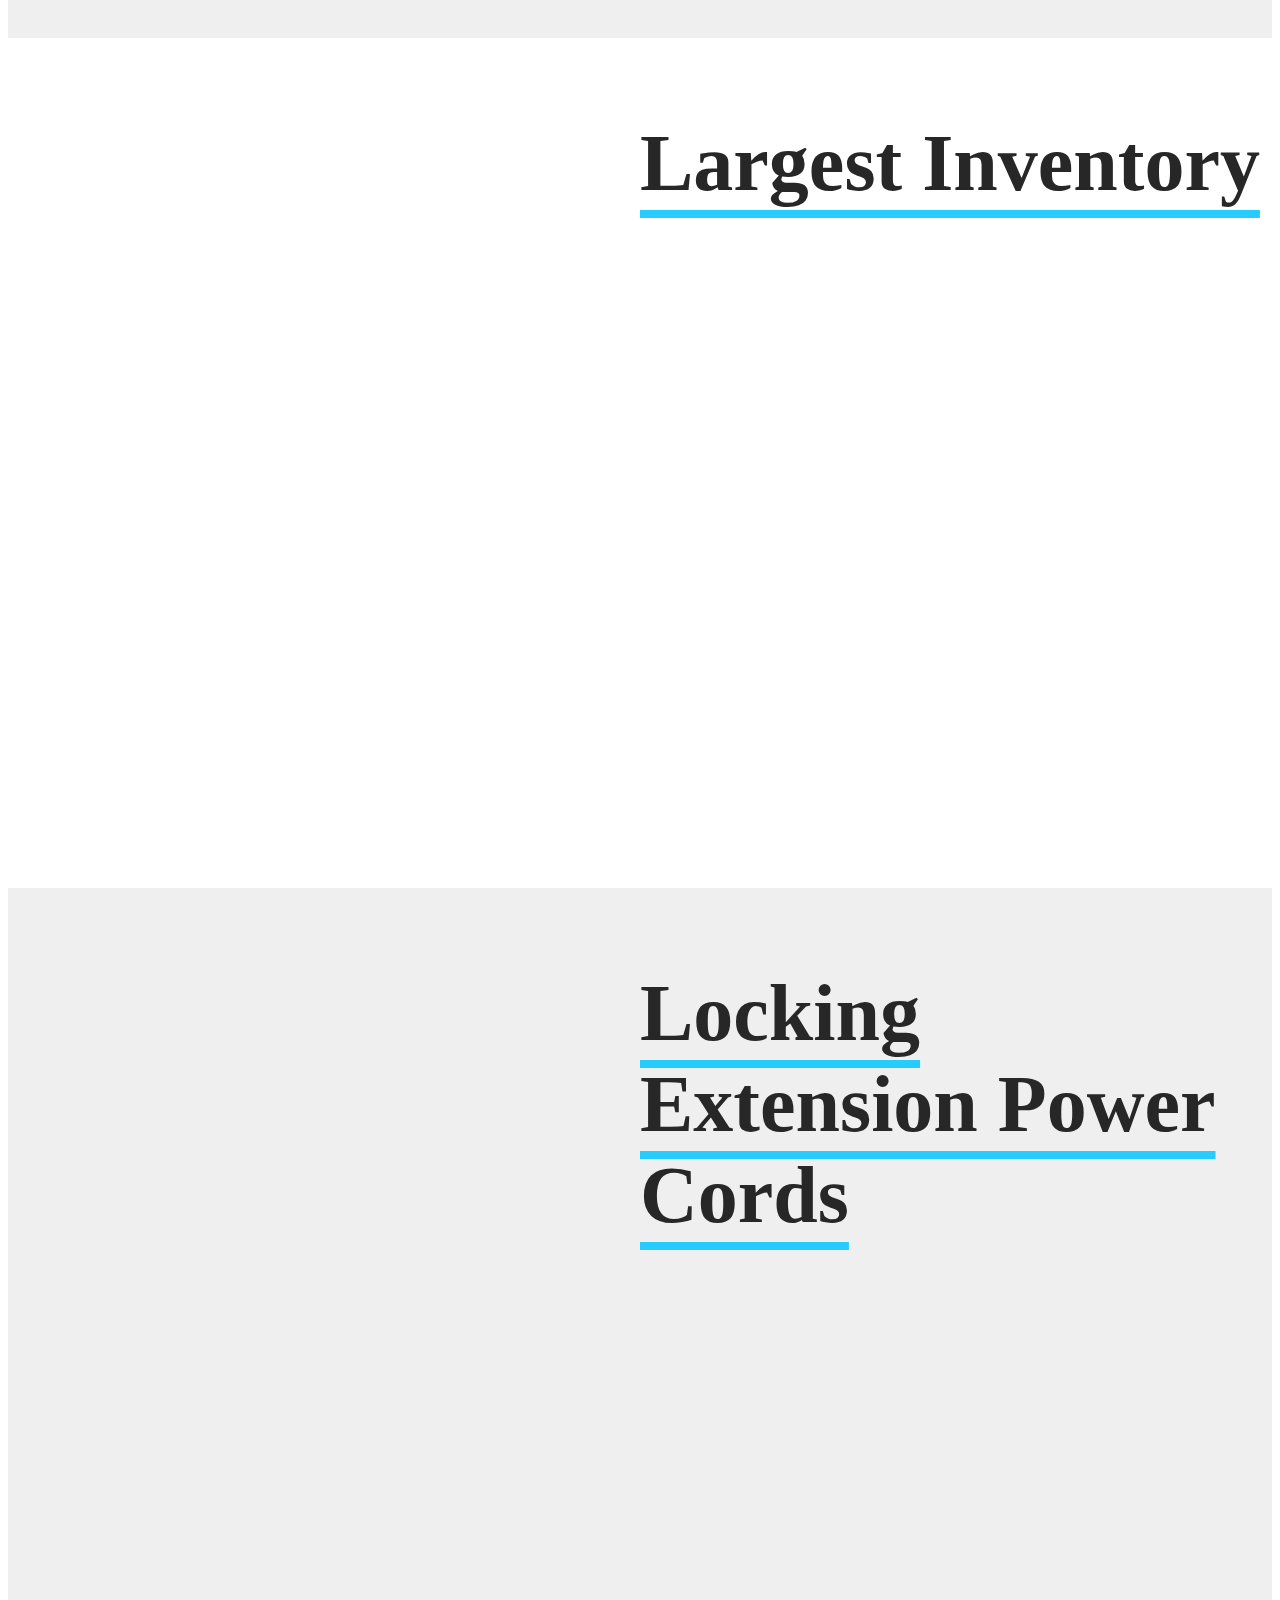
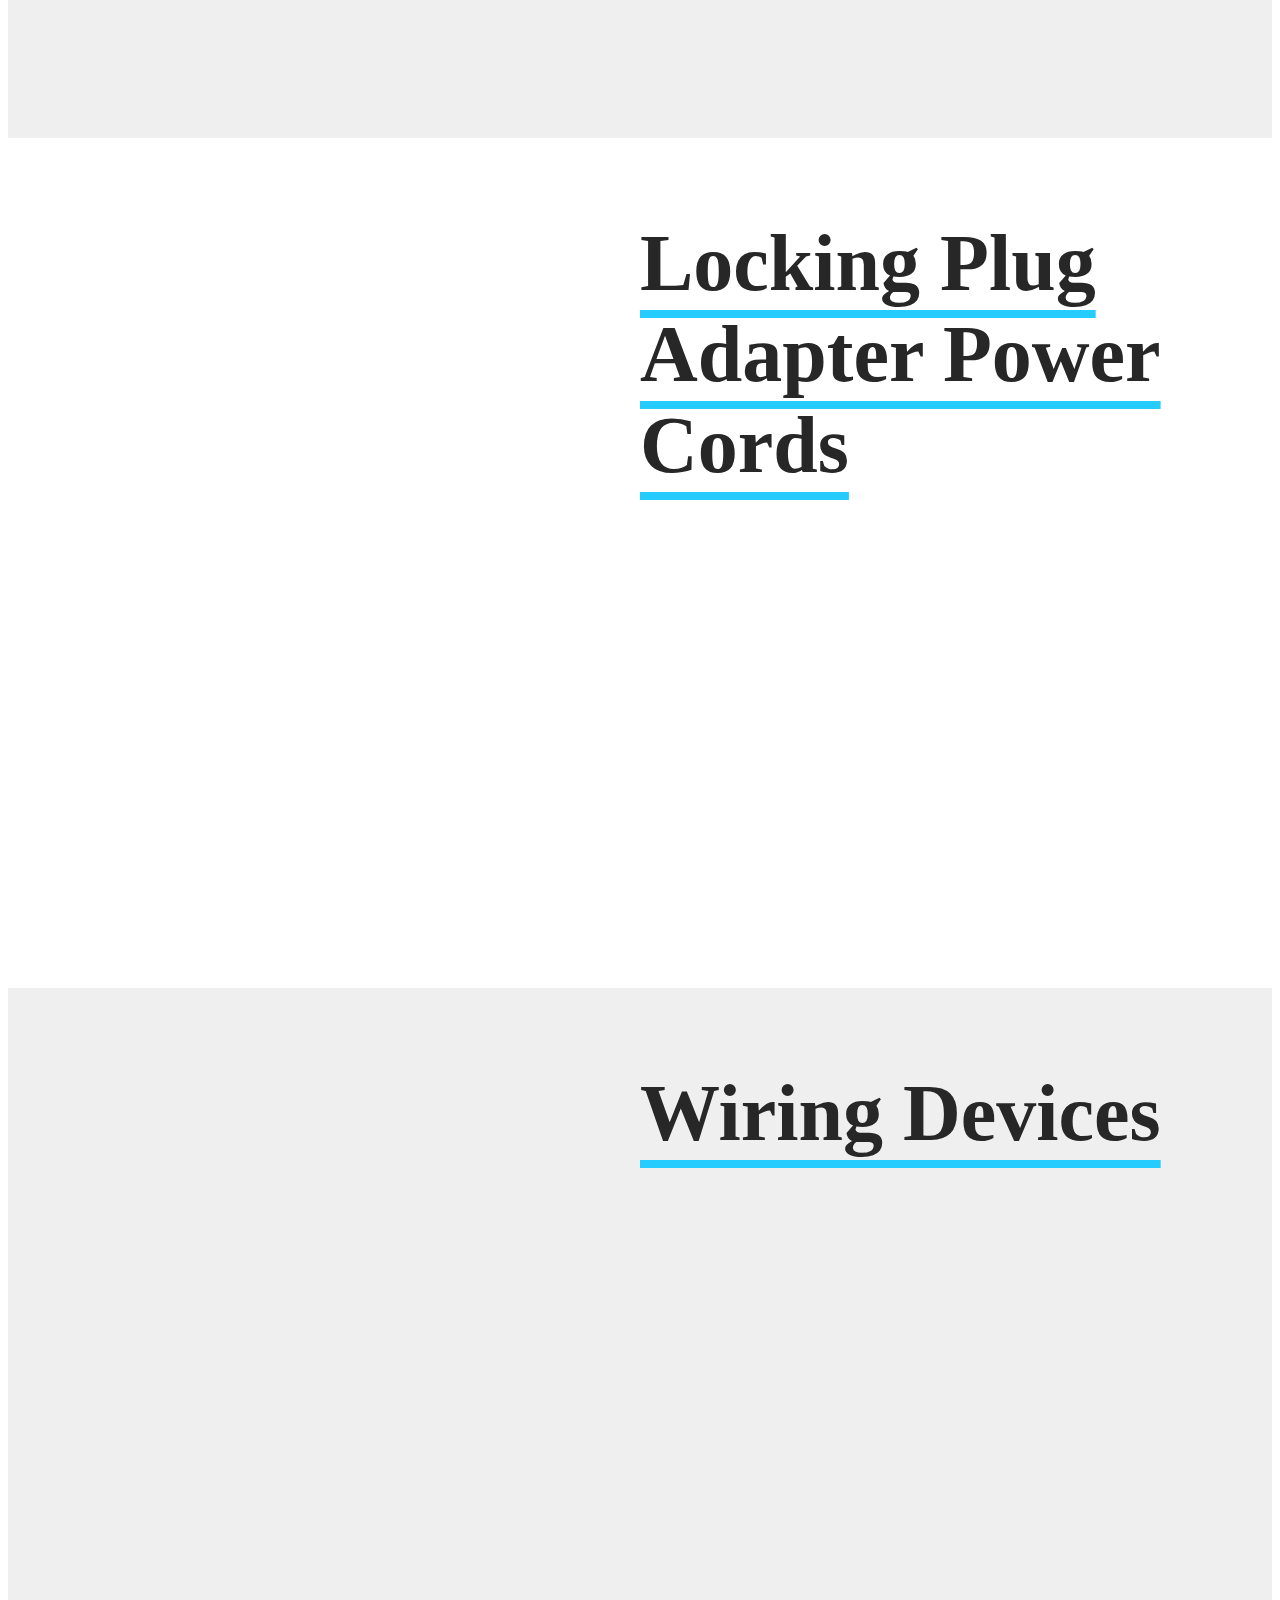
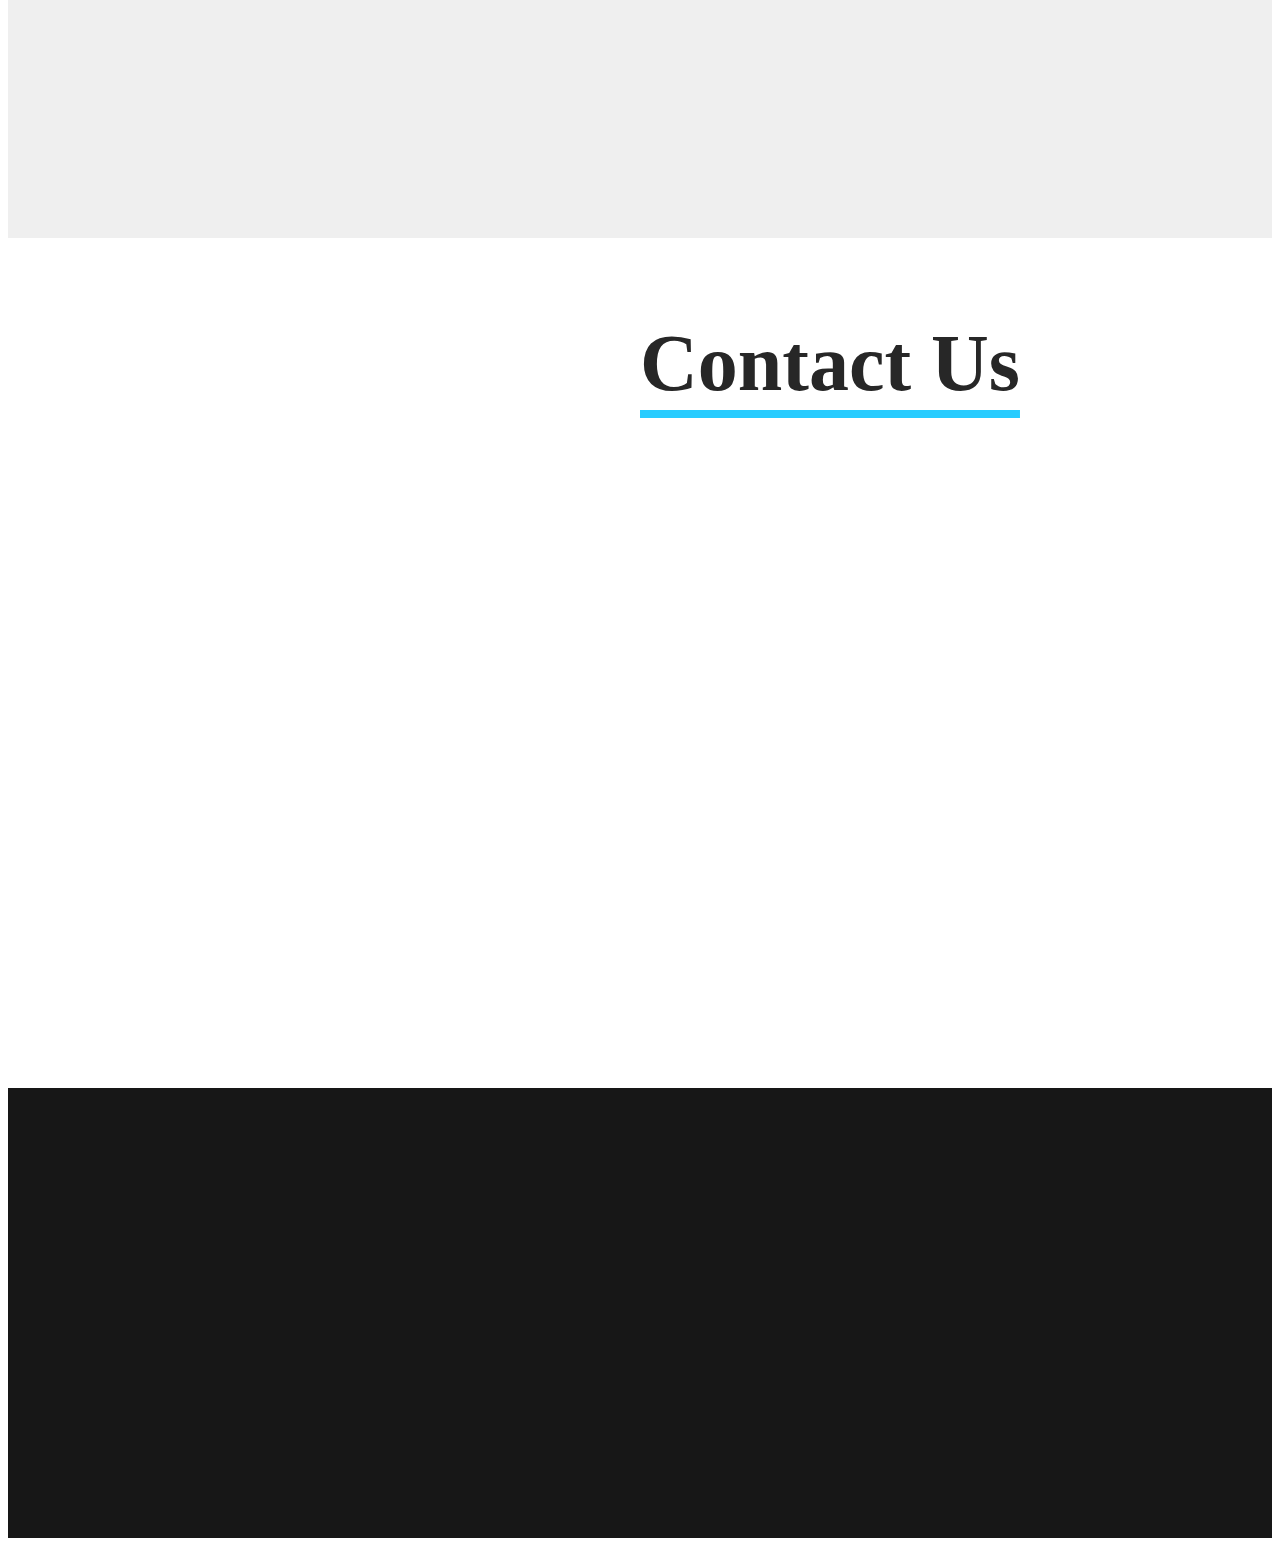
==== commit 1fd29427: "Update lpclp.html" ====
--- a/lpclp.html
+++ b/lpclp.html
@@ -4,58 +4,80 @@
         <meta charset="UTF-8">
         <title>Locking Power Cords</title>
         <link rel="stylesheet" href="css/lpstyles.css">  
+        <link rel="icon" type="image/png" href="img/small_cube.png"/>
     </head>
         <body>
             <header>
                 <!--This h1 tag is hidden from view - is this common practice?-->
-                <h1 id="hidden">Locking Power Cords</h1>
+                <h1>Locking Power Cords</h1>
                 <a href="#" target="_blank" rel="noopener noreferrer">
-                <img class="logotop" src="img/lpc_logo.png" alt="Locking Power Cords"></a>
+                <img src="img/lpc_logo.png" alt="Locking Power Cords" class="smlogo"></a>
                 <a href="#" class="button" target="_blank" rel="noopener noreferrer">Shop Now</a>
             </header>
         <main>
             <div class="banner">
                 <section>
-                    <img src="img/lpc_logo.png" alt="Locking Power Cords" id="bglogo">
+                    <img src="img/lpc_logo.png" alt="Locking Power Cords" class="bglogo">
                     <a href="#" class="lrgbutton" target="_blank" rel="noopener noreferrer">Shop Now</a>
                 </section>
             </div>
                 <article>
                     <nav>
                         <ul>
-                            <li><a href="#" class="menutext" target="_blank" rel="noopener noreferrer">About</a></li>
-                            <li><a href="#" class="menutext" target="_blank" rel="noopener noreferrer">Quality</a></li>
-                            <li><a href="#" class="menutext" target="_blank" rel="noopener noreferrer">Service</a></li>
-                            <li><a href="#" class="menutext" target="_blank" rel="noopener noreferrer">Inventory</a></li>
-                            <li><a href="#" class="menutext" target="_blank" rel="noopener noreferrer">Contact Us</a></li>
+                            <li><a href="#us">About</a></li>
+                            <li><a href="#quality">Quality</a></li>
+                            <li><a href="#service">Service</a></li>
+                            <li><a href="#inventory">Inventory</a></li>
+                            <li><a href="#contact">Contact Us</a></li>
                         </ul>
                     </nav>
                 </article>
-            <div class="about">
+            <div class="about" id="us">
             <article>
                 <h2>About Us</h2>
                         <img src="img/small_cube.png" class="cube" alt="cube">
-                        <p id="about">Based in Raleigh, North Carolina, Iron Box, the parent company of Locking Power Cords, is a trusted provider of products for 
+                        <p>Based in Raleigh, North Carolina, Iron Box, the parent company of Locking Power Cords, is a trusted provider of products for 
                                 technology professionals throughout the world. We specialize in hard-to-find and customized products for 
                                 power, rack, and data infrastructure. As a premier provider of customized network infrastructure solutions, Iron Box remains 
-                                dedicated toproviding the best quality service, lowest pricing, and best technical support in the industry.</p>
+                                dedicated to providing the best quality service, lowest pricing, and best technical support in the industry.</p>
                                 <hr>
-                                <p id="about">Scoll down to learn more about what we can offer you.</p>
+                                <p>Scoll down to learn more about what we can offer you.</p>
             </article>
                     </div>
-            <section></section>
+            <div id="quality">
+            <section>
+                <h3>A Product You Can Trust</h3>
+            </section>
+            </div>
+            <div class="bkgrd" id="service">
+                    <section>
+                            <h3>Unmatched Service</h3>
+                    </section>
+                    </div>
+            <div id="inventory">       
+            <section>
+                    <h3>Largest Inventory</h3>
+            </section>
+            </div>
             <div class="bkgrd">
-                    <section></section>
+                    <section>
+                        <h3>Locking Extension Power Cords</h3>
+                    </section>
                     </div>
-            <section></section>
+            <section>
+                <h3>Locking Plug Adapter Power Cords</h3>
+            </section>
             <div class="bkgrd">
-                    <section></section>
+                    <section>
+                        <h3>Wiring Devices</h3>
+                    </section>
                     </div>
-            <section></section>
-            <div class="bkgrd">
-                    <section></section>
-                    </div>
-            <section></section>
+            <div id="contact">       
+            <section>
+                <h3>Contact Us</h3>
+            </section>
+            </div>
+
         </main>
             <footer></footer>
         </body>
--- a/css/lpstyles.css
+++ b/css/lpstyles.css
@@ -1,9 +1,17 @@
+*, *:before, *:after{
+    box-sizing: border-box;
+}
+
+html {
+	scroll-behavior: smooth;
+}
+
 header{
     height: 90px;
     background-color: #464646;
 }
 
-#hidden {
+h1 {
     display: none;
   }
 
@@ -22,15 +30,21 @@
     background-color: #ffffff;
 }
 
-.logotop{
-    height: 60px;
+/* 
+img[src*="lpc_logo]{...} 
+Attribute Contains Selector -
+When looking to find an element based on part of an attribute value, but not 
+an exact match, the asterisk character, *, may be used within the square brackets of a selector. */
+
+.smlogo{
+    height: 80px;
     padding: 13px 13px 13px 18px;
+    margin: 5px 0px;
 }
 
 .cube{
     display: block;
-    margin-left: auto;
-    margin-right: auto;
+    margin: 0px auto;
 }
 
 .bkgrd{
@@ -43,8 +57,8 @@
 
 .about{
     overflow-y: auto;
-    background-color: #efefef;
     height: 600px;
+    background: #efefef url('../img/partial_cube.png') no-repeat 100%;
 }
 
 a{
@@ -70,20 +84,40 @@
     */
 }
 
-li{
+li a{
     font-family: Bebas Neue;
     font-weight: Bold;
     font-size: 200%;
     color: #27ccff;
-}
-
-.menutext{
-    color: #27ccff;
-}
-
-.menutext:hover{
+    position: relative;
+}
+
+li a:hover{
     color: #272727;
-}
+    -webkit-transition: all 0.2s ease-in-out 0s;
+    transition: all 0.2s ease-in-out 0s;
+}
+
+li a:before{
+    content: "";
+    position: absolute;
+    width: 100%;
+    height: 3px;
+    bottom: 0;
+    left: 0;
+    background-color: #27ccff;
+    visibility: hidden;
+    -webkit-transform: scaleX(0);
+    transform: scaleX(0);
+    -webkit-transition: all 0.2s ease-in-out 0s;
+    transition: all 0.2s ease-in-out 0s;
+}
+
+li a:hover:before {
+    visibility: visible;
+    -webkit-transform: scaleX(1);
+    transform: scaleX(1);
+  }
 
 .button {
         float: right;
@@ -100,8 +134,9 @@
 .lrgbutton {
         position: relative;
         top: 75px;
-        right: 755px;
-        margin: 24px 18px 24px 20px;
+        right: 500px;
+        left: -670px;
+        margin: 24px 18px 50px 20px;
         padding: 15px 30px;
         background-color: #27ccff;
         color: #e7e7e7;
@@ -115,11 +150,15 @@
 .button:hover{
     color: #27ccff;
     background-color: #e7e7e7;
+    -webkit-transition: all 0.2s ease-in-out 0s;
+    transition: all 0.2s ease-in-out 0s;
 }
 
 .lrgbutton:hover{
     color: #27ccff;
     background-color: #e7e7e7;
+    -webkit-transition: all 0.2s ease-in-out 0s;
+    transition: all 0.2s ease-in-out 0s;
 }
 
 section{
@@ -136,12 +175,12 @@
 
 .banner{
     background-color: #0c0c0c;
-    height: 845px;
+    height: 765px;
     outline: 3px solid #27ccff;
     outline-offset: -20px;
 }
 
-hr {
+hr{
     width: 20%;
     height: 4px;
     margin-left: auto;
@@ -152,7 +191,7 @@
     margin-bottom:30px;
     }
 
-#about{
+h2 ~ p{
     font-family: Arial;
     font-size: 150%;
     margin: 30px 250px;
@@ -160,9 +199,20 @@
     text-align: center;
 }
 
-#bglogo{
+.bglogo{
     position: relative;
-    height: 40%;
-    margin: 160px 100px 50px;
+    display: inline-block;
+    height: 37%;
+    margin: 150px 100px 40px;
     padding: 10px;
 }
+
+h3{
+    display: inline-block;
+    margin-left: 50%;
+    font-family: Bebas Neue;
+    font-size: 500%;
+    color: #272727;
+    text-decoration: underline solid #27ccff;
+    text-underline-position: under;
+}
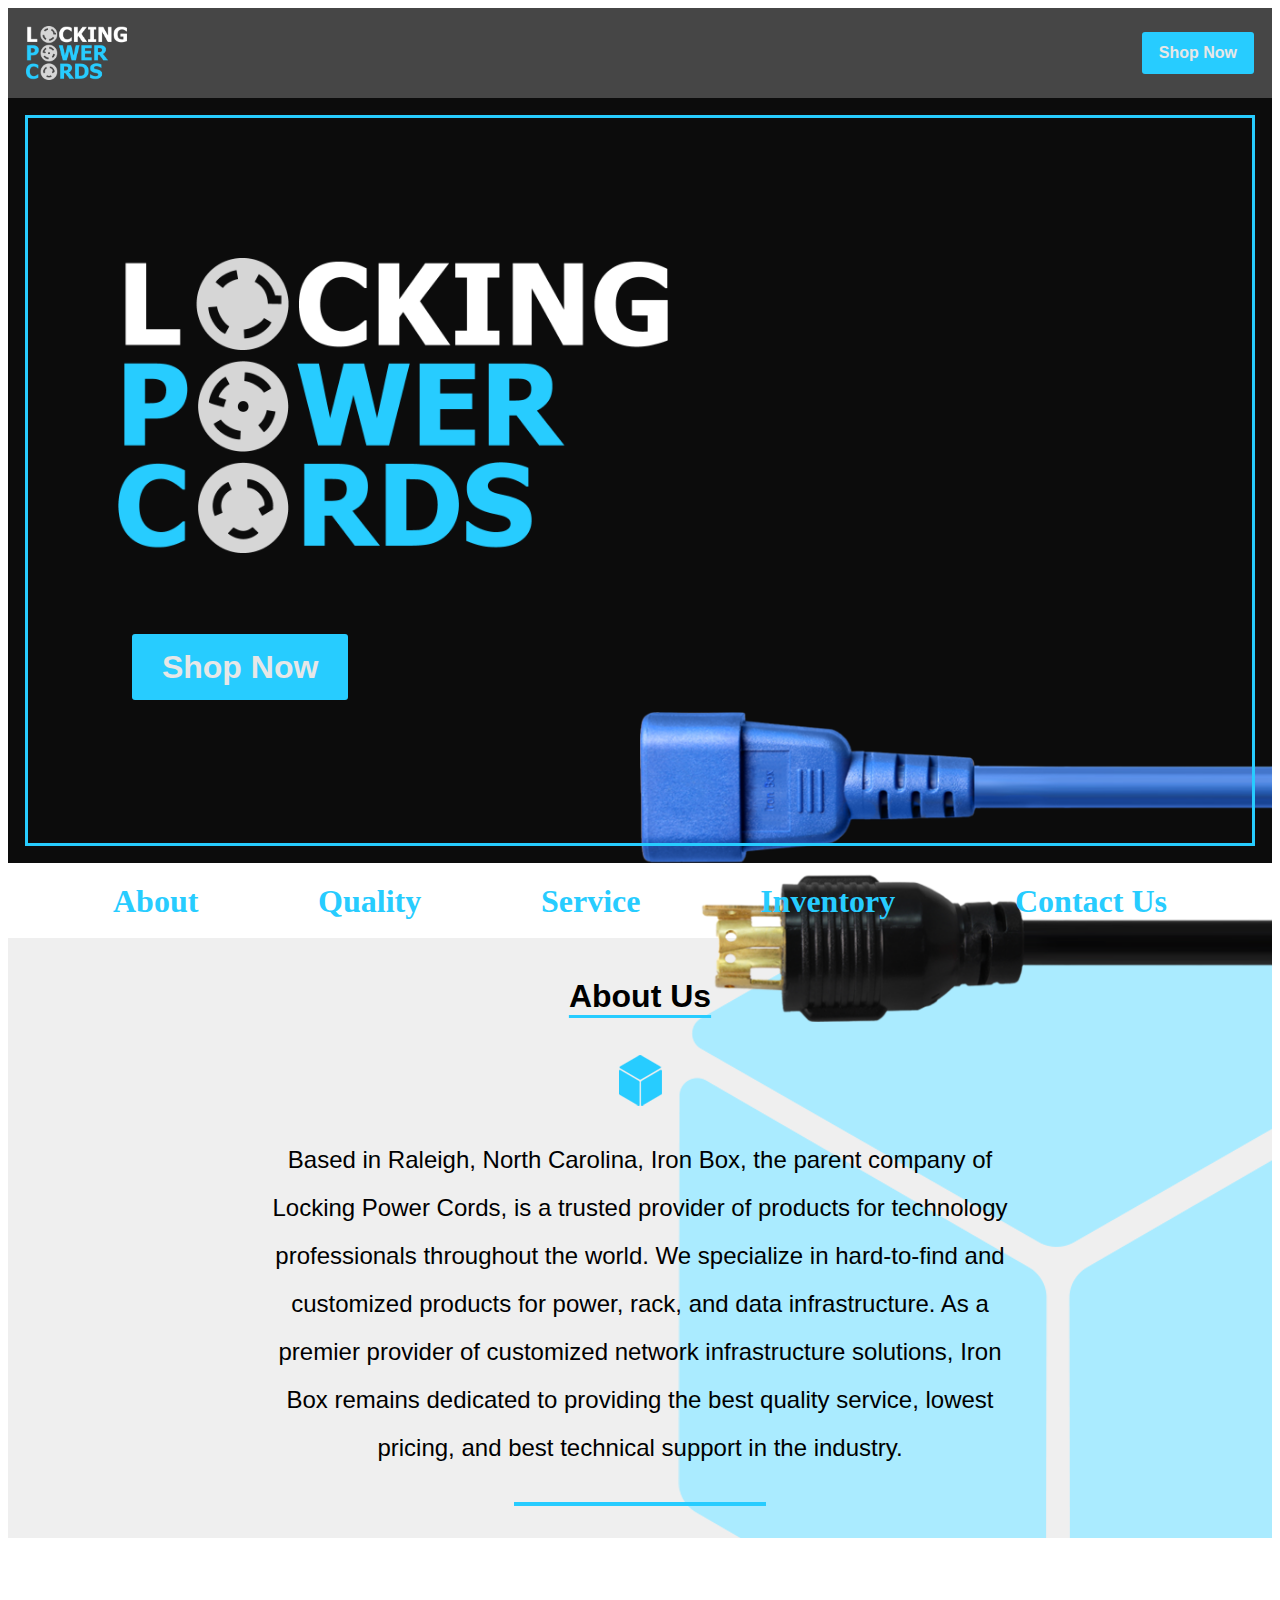
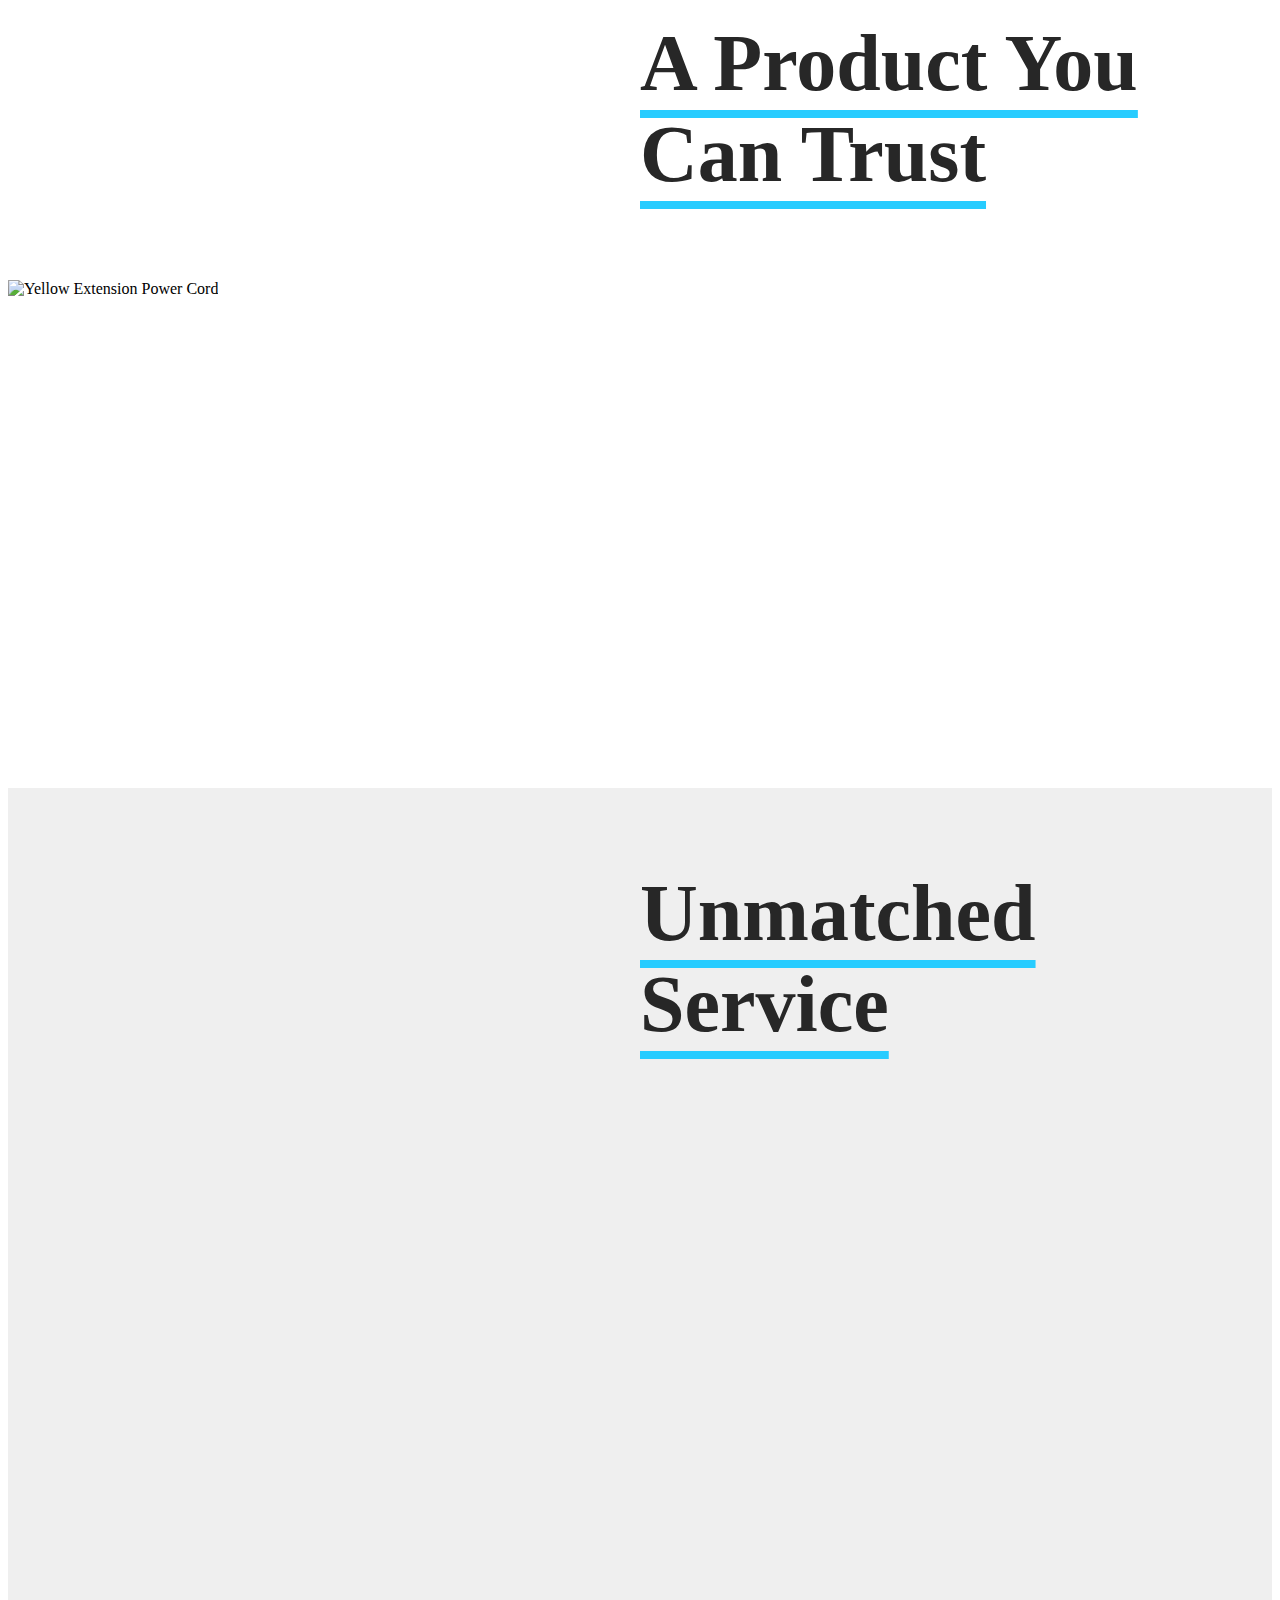
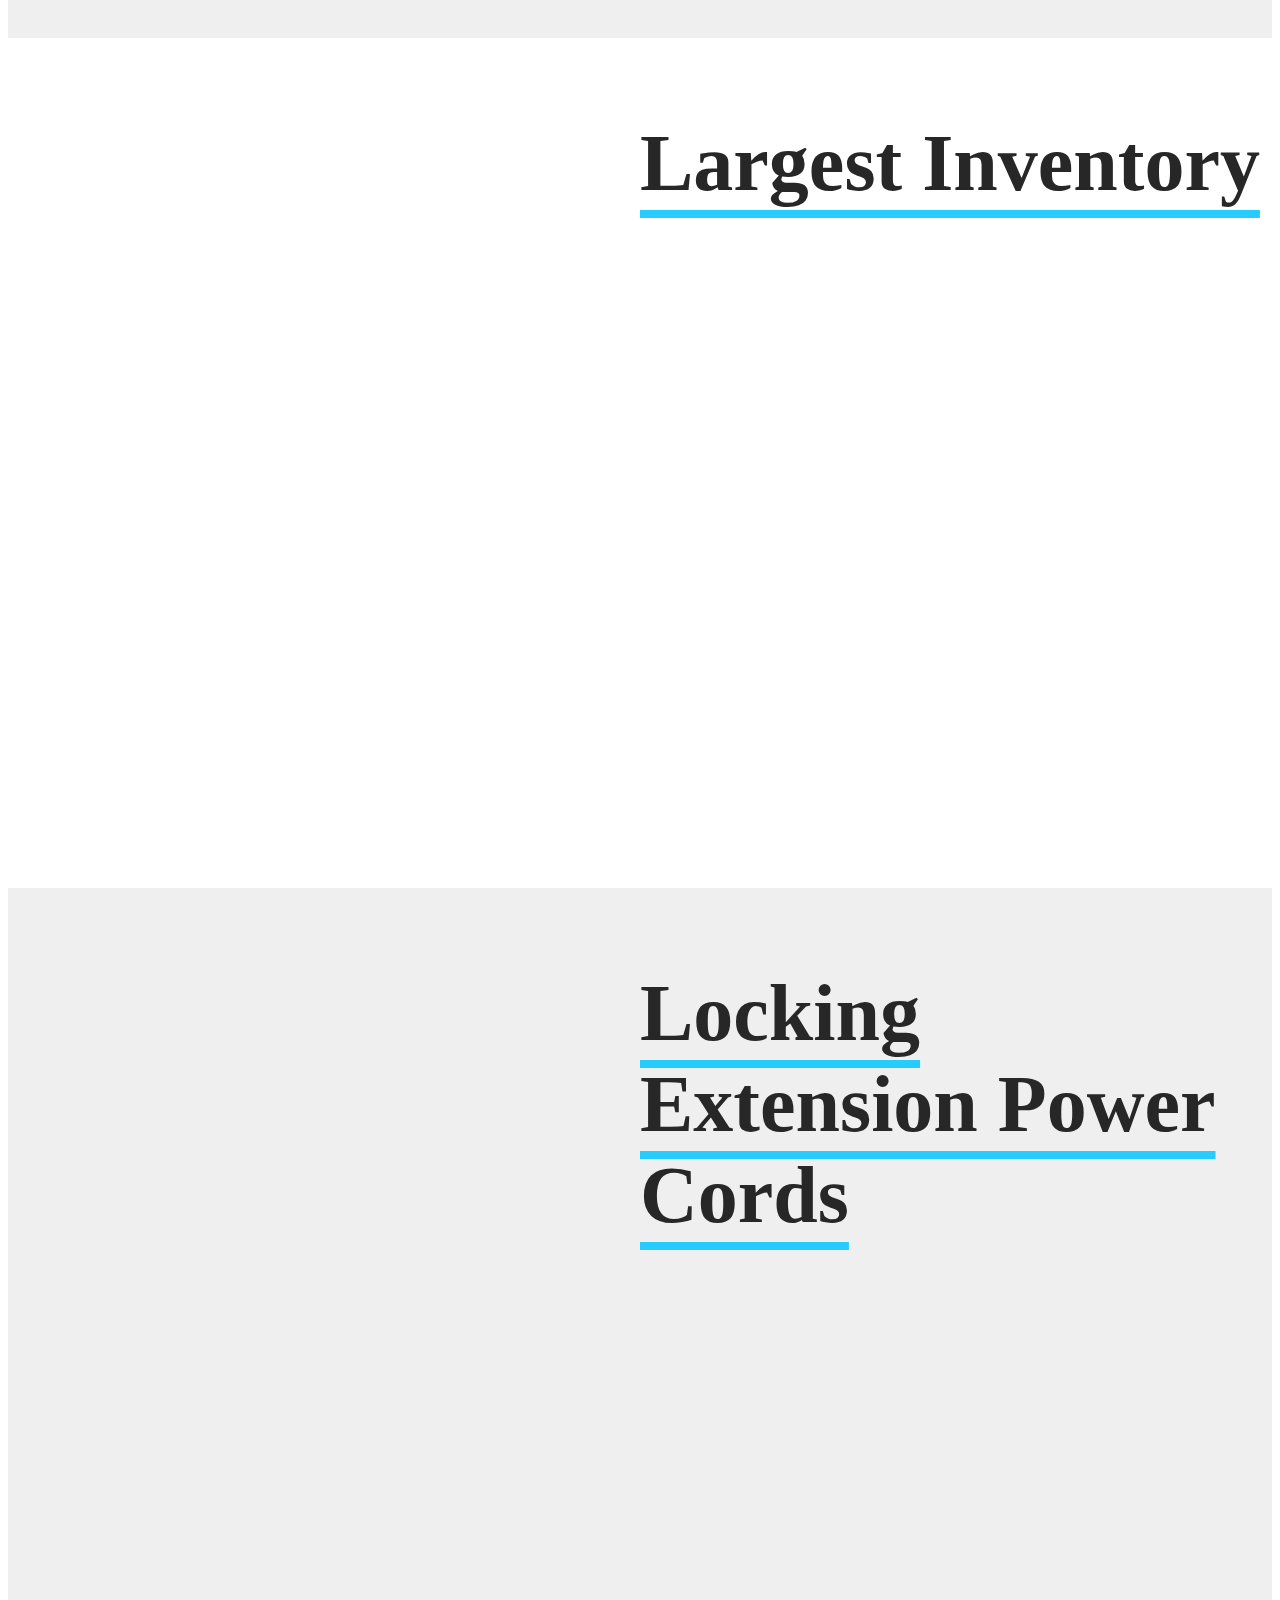
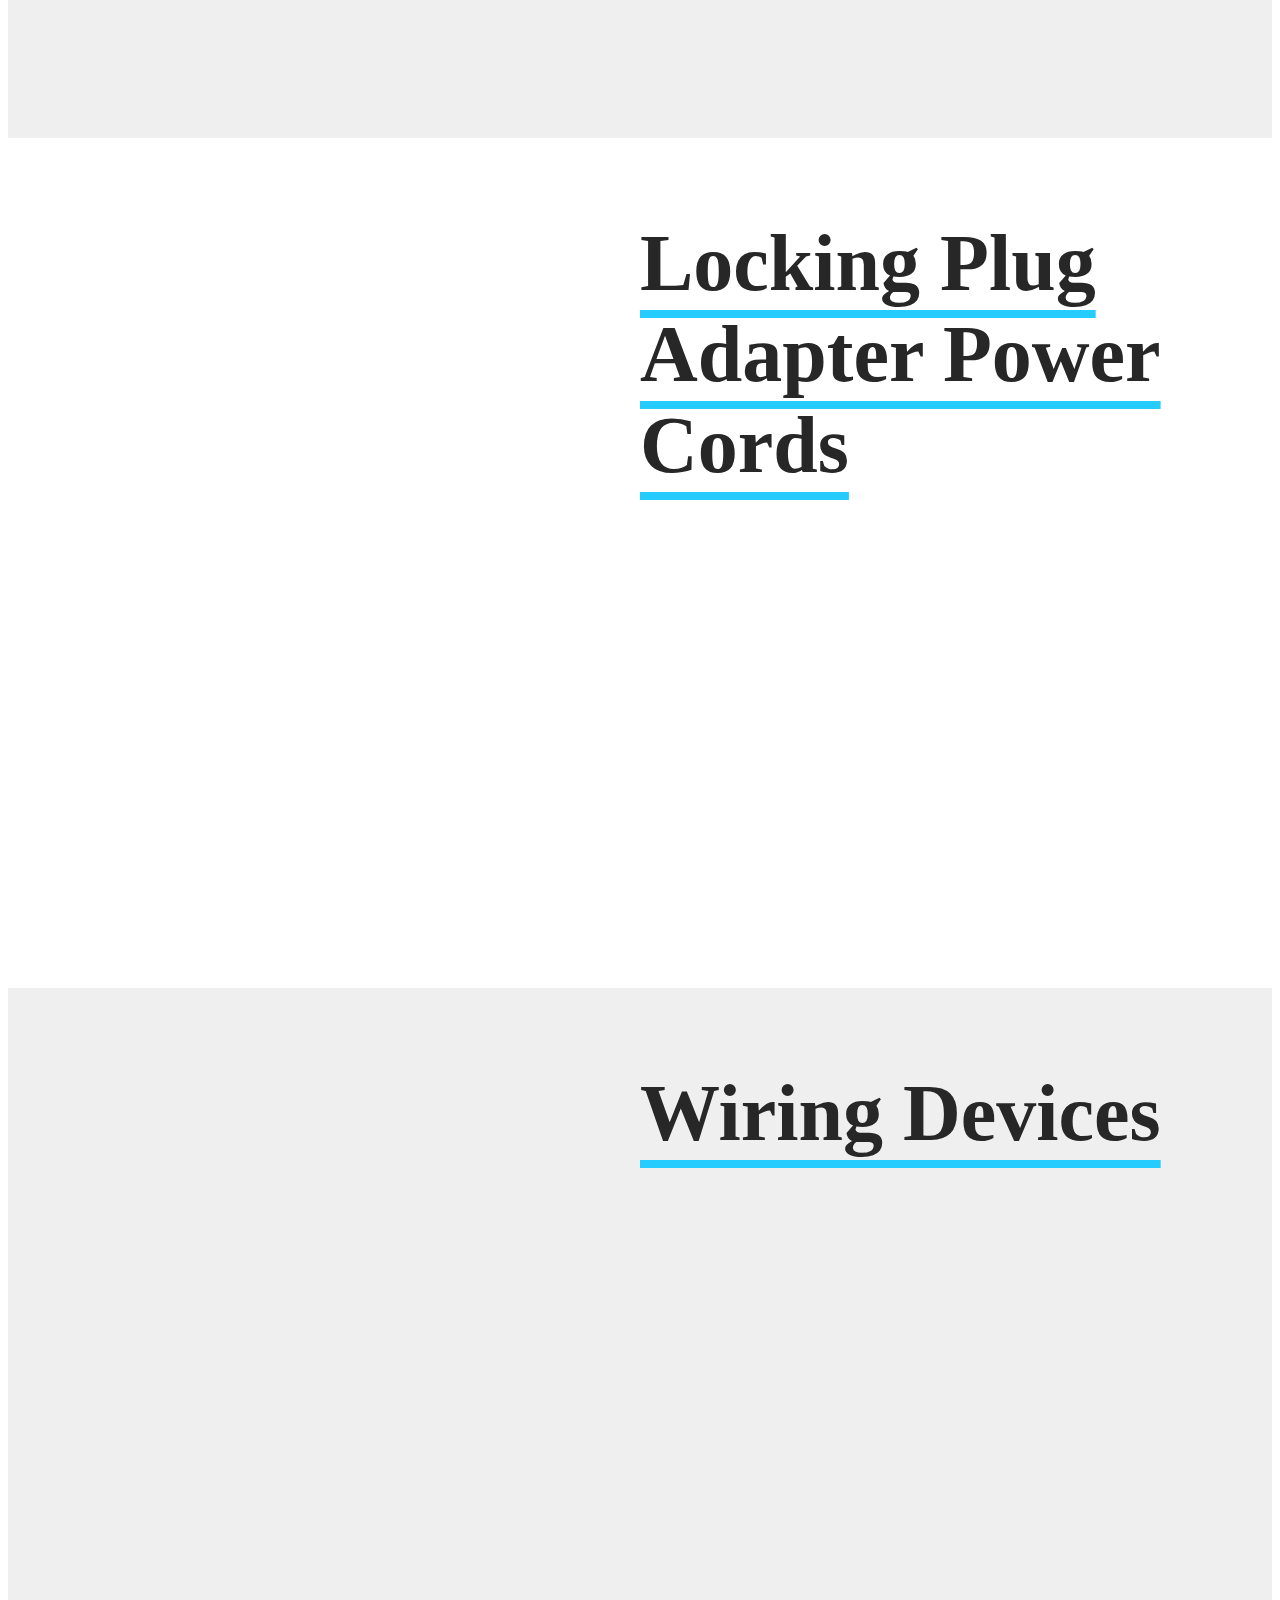
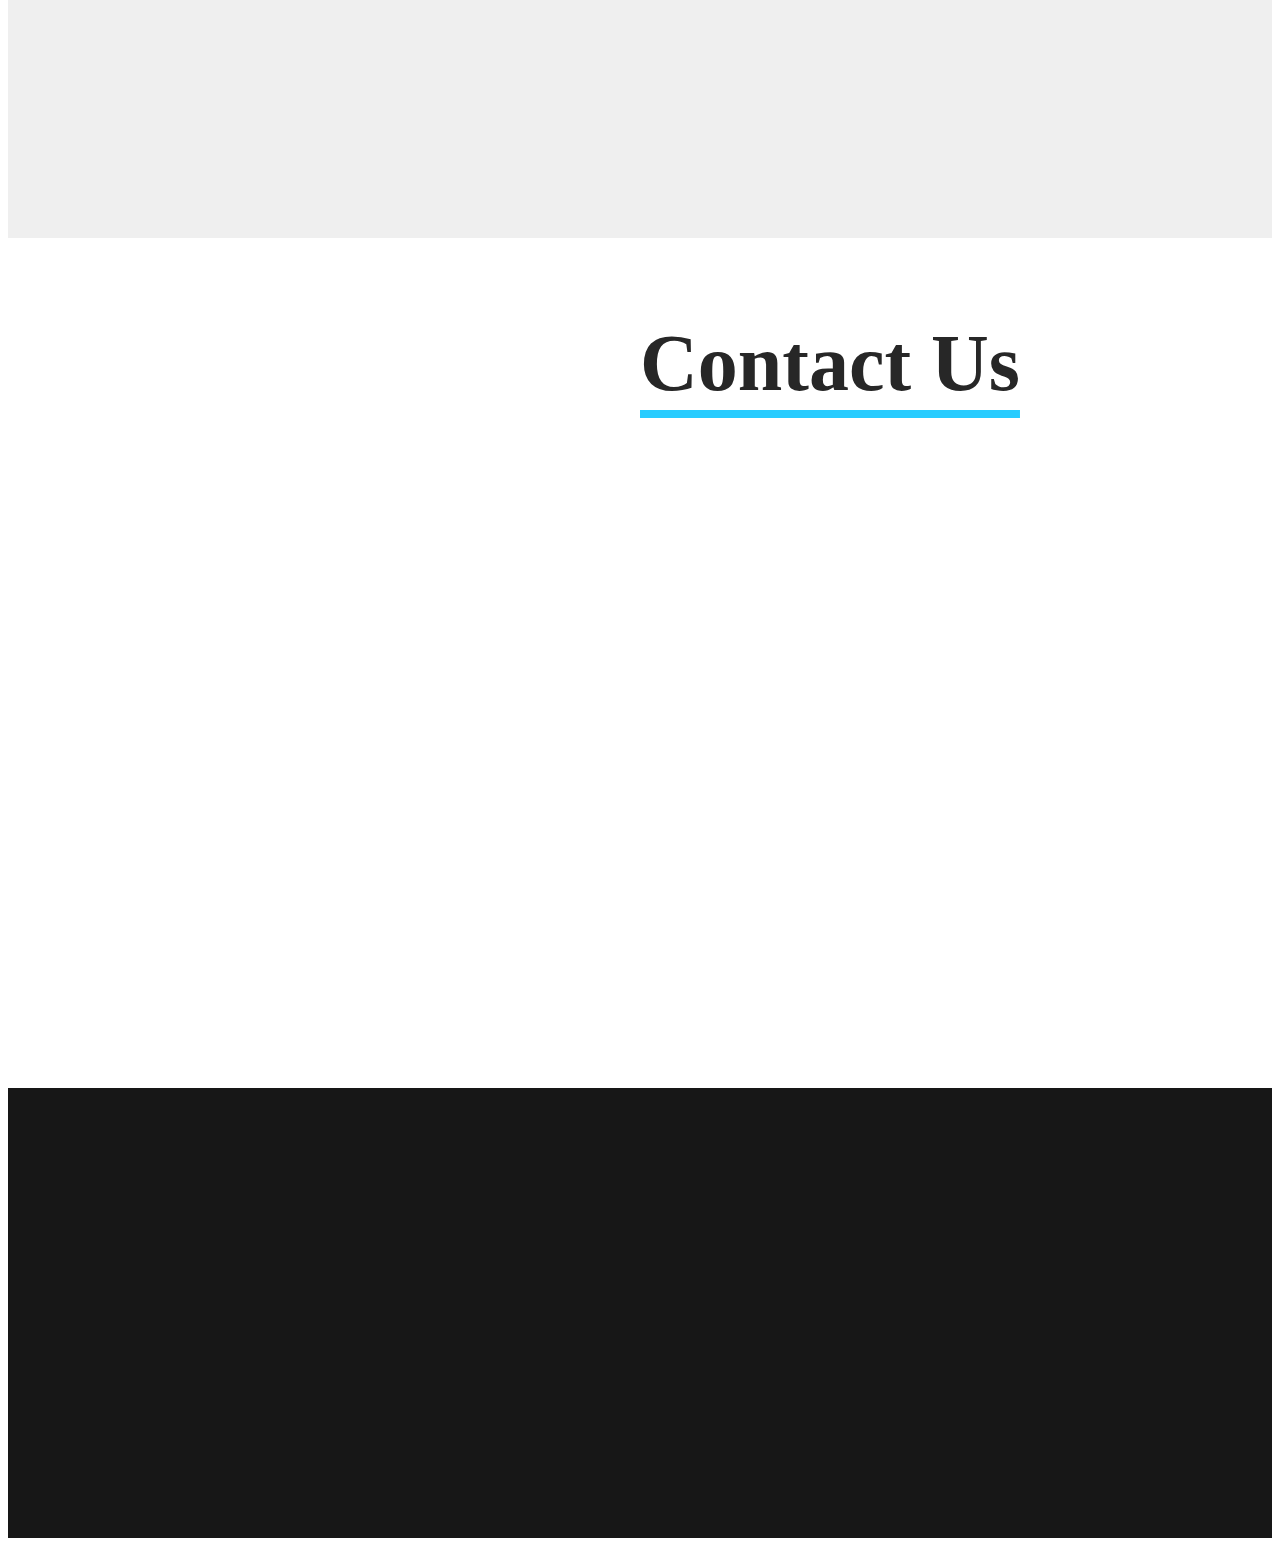
==== commit 3402754b: "Update lpclp.html" ====
--- a/lpclp.html
+++ b/lpclp.html
@@ -4,6 +4,7 @@
         <meta charset="UTF-8">
         <title>Locking Power Cords</title>
         <link rel="stylesheet" href="css/lpstyles.css">  
+        <link rel="stylesheet" href="https://use.fontawesome.com/releases/v5.8.2/css/all.css" integrity="sha384-oS3vJWv+0UjzBfQzYUhtDYW+Pj2yciDJxpsK1OYPAYjqT085Qq/1cq5FLXAZQ7Ay" crossorigin="anonymous">
         <link rel="icon" type="image/png" href="img/small_cube.png"/>
     </head>
         <body>
@@ -19,6 +20,9 @@
                 <section>
                     <img src="img/lpc_logo.png" alt="Locking Power Cords" class="bglogo">
                     <a href="#" class="lrgbutton" target="_blank" rel="noopener noreferrer">Shop Now</a>
+                        <figure class="auto-slider-content">
+                            <img class="cord" src="img/cords.png" alt="slide in cords">
+                        </figure>
                 </section>
             </div>
                 <article>
@@ -47,6 +51,11 @@
             <div id="quality">
             <section>
                 <h3>A Product You Can Trust</h3>
+                <div class="slider-content">
+                <figure class="yellow-pos">
+                    <img class="bg-yellow-cord" src="img/yellow_cord.png" alt="Yellow Extension Power Cord">
+                </figure>
+            </div>
             </section>
             </div>
             <div class="bkgrd" id="service">
@@ -77,8 +86,16 @@
                 <h3>Contact Us</h3>
             </section>
             </div>
-
         </main>
-            <footer></footer>
+            <footer>
+                <div class="btn-contain">
+                <a class="gotop-btn" href="#"><i class="fas fa-chevron-up"></i></a>
+                </div>
+                <div class="social">
+                        <i class="fab fa-pinterest"></i>
+                        <i class="fab fa-twitter"></i>
+                        <i class="fab fa-facebook-square"></i>
+                </div>        
+            </footer>
         </body>
 </html>        
--- a/css/lpstyles.css
+++ b/css/lpstyles.css
@@ -129,6 +129,8 @@
         font-weight: bold;
         border: none;
         border-radius: 3px;
+        -o-border-radius: 3px;
+        -ms-border-radius: 3px;
     }
 
 .lrgbutton {
@@ -145,6 +147,8 @@
         font-size: 200%;
         border: none;
         border-radius: 3px;
+        -o-border-radius: 3px;
+        -ms-border-radius: 3px;
     }
 
 .button:hover{
@@ -216,3 +220,31 @@
     text-decoration: underline solid #27ccff;
     text-underline-position: under;
 }
+
+figure, img{
+    margin:0;
+    padding:0;
+}
+
+.cord{
+    width: 50%;
+    display: flex;
+    margin-left: 50%;
+    margin-top: 8%;
+}
+
+/* Cord animation from right side of page */
+
+.auto-slider-content{
+    animation-name: slide;
+    animation-duration: 15s;
+}
+
+@keyframes slide{
+    10%{
+        transform:translateX(0);
+    }
+    0%{
+        transform:translateX(50%);
+    }
+}
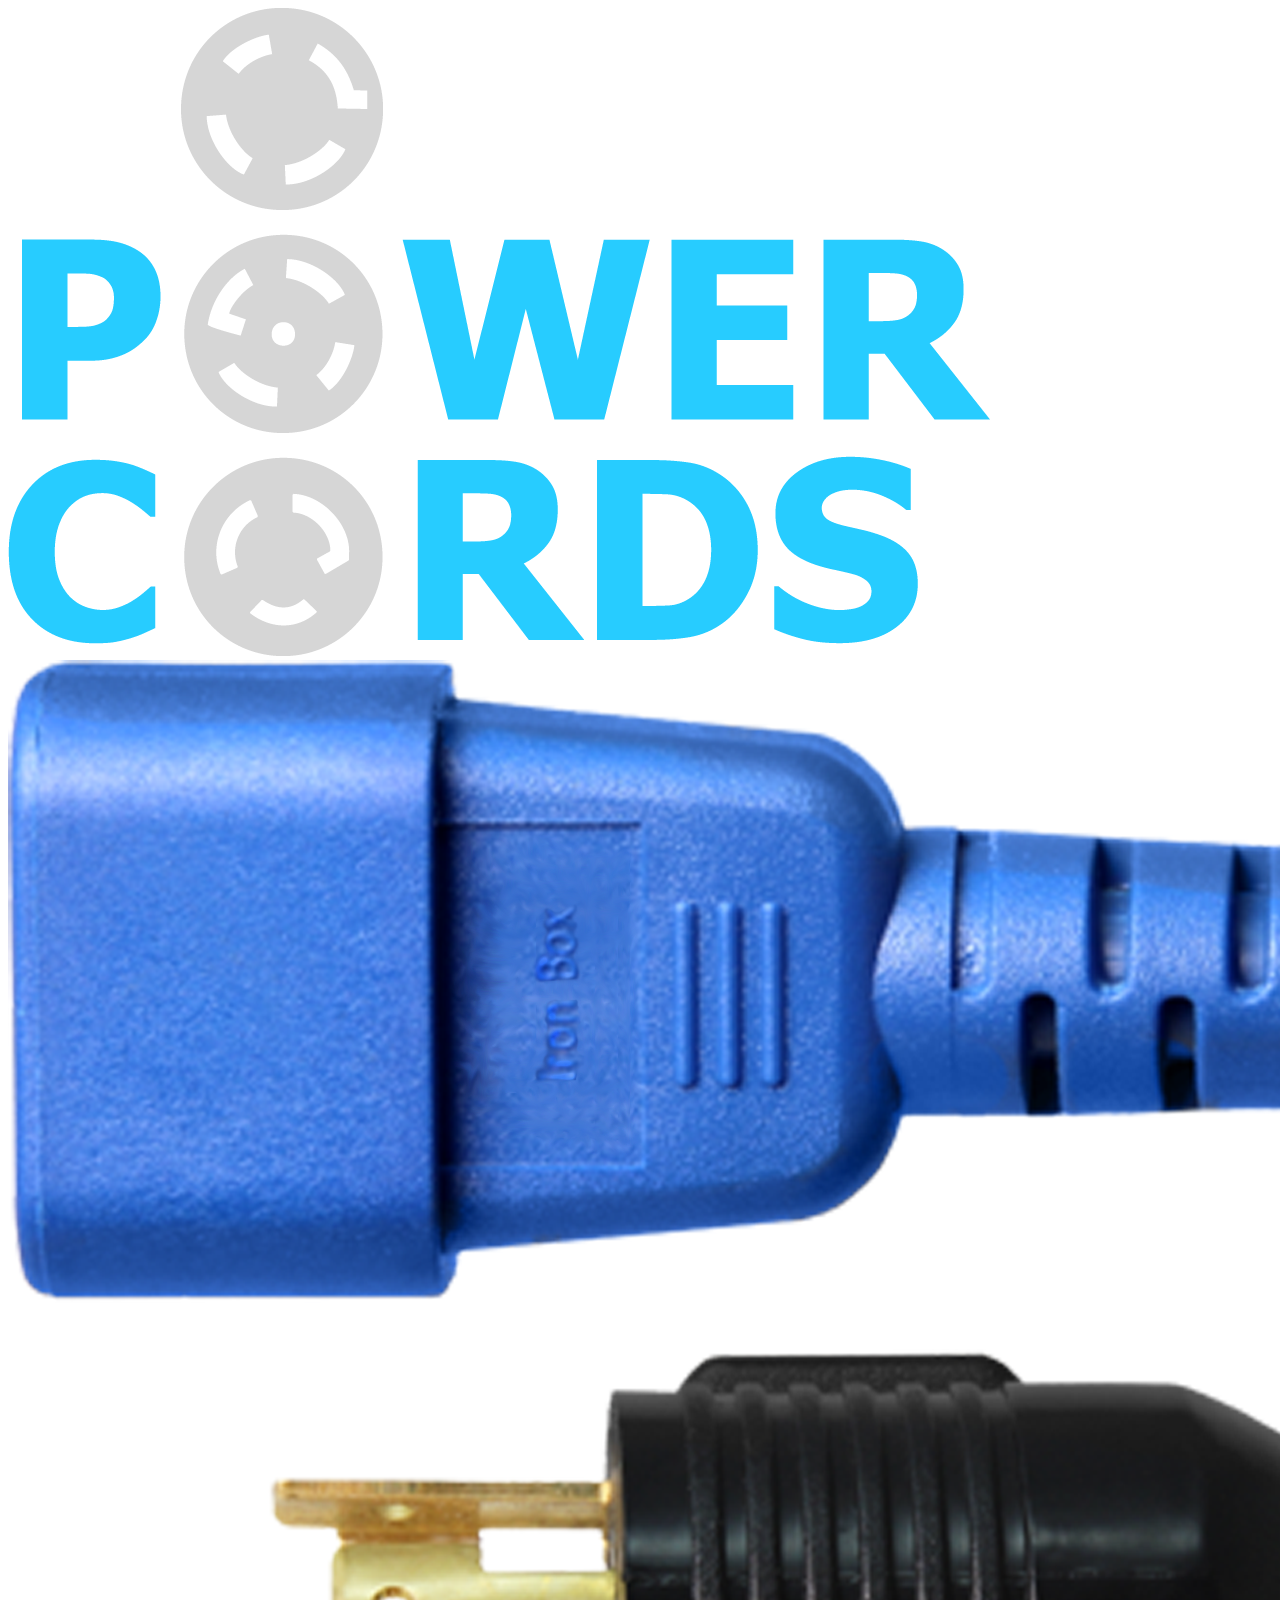
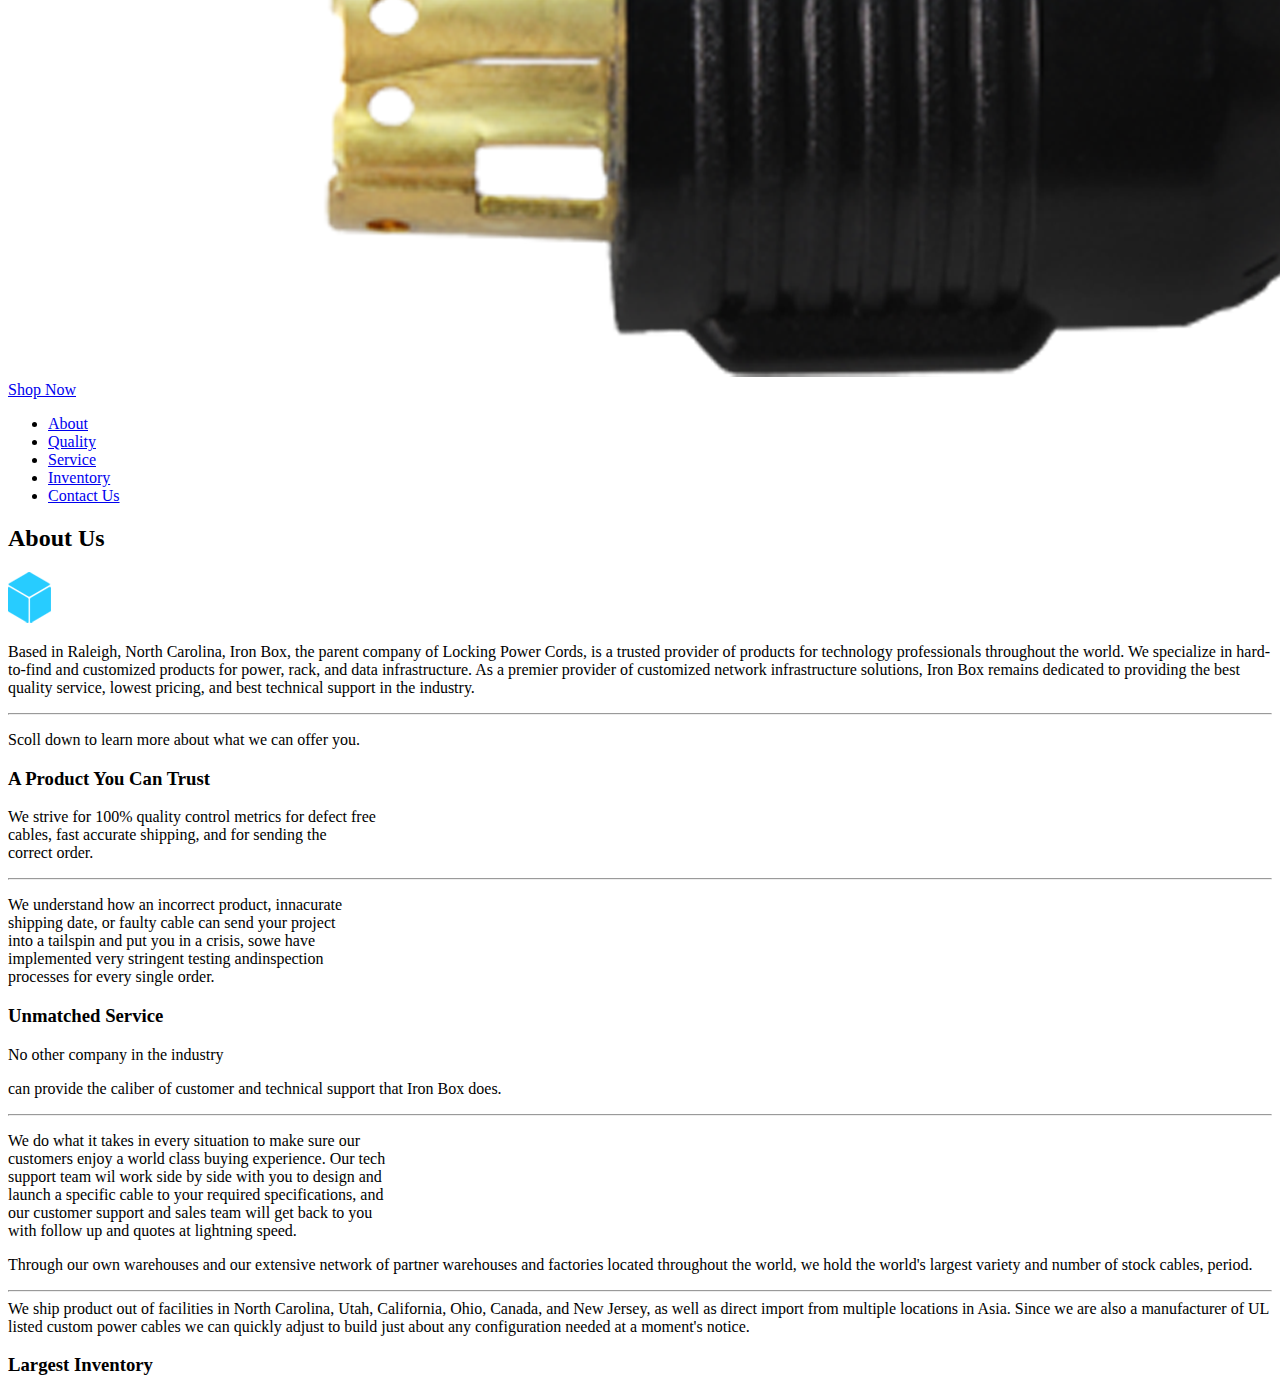
==== commit 890e2646: "Update lpclp.html" ====
--- a/lpclp.html
+++ b/lpclp.html
@@ -3,99 +3,116 @@
     <head>
         <meta charset="UTF-8">
         <title>Locking Power Cords</title>
-        <link rel="stylesheet" href="css/lpstyles.css">  
+        <link rel="stylesheet" href="css/lpstyles2.css">  
         <link rel="stylesheet" href="https://use.fontawesome.com/releases/v5.8.2/css/all.css" integrity="sha384-oS3vJWv+0UjzBfQzYUhtDYW+Pj2yciDJxpsK1OYPAYjqT085Qq/1cq5FLXAZQ7Ay" crossorigin="anonymous">
         <link rel="icon" type="image/png" href="img/small_cube.png"/>
     </head>
-        <body>
+    <body>
             <header>
-                <!--This h1 tag is hidden from view - is this common practice?-->
-                <h1>Locking Power Cords</h1>
-                <a href="#" target="_blank" rel="noopener noreferrer">
-                <img src="img/lpc_logo.png" alt="Locking Power Cords" class="smlogo"></a>
-                <a href="#" class="button" target="_blank" rel="noopener noreferrer">Shop Now</a>
+                <div class="banner">
+                <img src="img/lpc_logo.png" alt="Locking Power Cords Logo" class="bg-logo">
+                <!-- <div class="auto-slider-content"> -->
+                    <img src="img/cords.png" alt="Extension Power Cords" class="side-cords"></div>
+                <!-- </div> -->
+                <a href="#" class="lrgbutton" target="_blank" rel="noopener noreferrer">Shop Now</a>
             </header>
+        <nav>
+            <ul>
+                <li><a href="#us">About</a></li>
+                <li><a href="#quality">Quality</a></li>
+                <li><a href="#service">Service</a></li>
+                <li><a href="#inventory">Inventory</a></li>
+                <li><a href="#contact">Contact Us</a></li>
+            </ul>
+        </nav>        
         <main>
-            <div class="banner">
-                <section>
-                    <img src="img/lpc_logo.png" alt="Locking Power Cords" class="bglogo">
-                    <a href="#" class="lrgbutton" target="_blank" rel="noopener noreferrer">Shop Now</a>
-                        <figure class="auto-slider-content">
-                            <img class="cord" src="img/cords.png" alt="slide in cords">
-                        </figure>
-                </section>
+            <div id="us" class="about">
+                <article>
+                    <h2>About Us</h2>
+                     <img src="img/small_cube.png" class="cube" alt="cube">
+                     <p>Based in Raleigh, North Carolina, Iron Box, the parent company of Locking Power Cords, is a trusted provider of products for 
+                            technology professionals throughout the world. We specialize in hard-to-find and customized products for 
+                            power, rack, and data infrastructure. As a premier provider of customized network infrastructure solutions, Iron Box remains 
+                            dedicated to providing the best quality service, lowest pricing, and best technical support in the industry.</p>
+                            <hr>
+                            <p>Scoll down to learn more about what we can offer you.</p>
+                </article>
             </div>
-                <article>
-                    <nav>
-                        <ul>
-                            <li><a href="#us">About</a></li>
-                            <li><a href="#quality">Quality</a></li>
-                            <li><a href="#service">Service</a></li>
-                            <li><a href="#inventory">Inventory</a></li>
-                            <li><a href="#contact">Contact Us</a></li>
-                        </ul>
-                    </nav>
-                </article>
-            <div class="about" id="us">
-            <article>
-                <h2>About Us</h2>
-                        <img src="img/small_cube.png" class="cube" alt="cube">
-                        <p>Based in Raleigh, North Carolina, Iron Box, the parent company of Locking Power Cords, is a trusted provider of products for 
-                                technology professionals throughout the world. We specialize in hard-to-find and customized products for 
-                                power, rack, and data infrastructure. As a premier provider of customized network infrastructure solutions, Iron Box remains 
-                                dedicated to providing the best quality service, lowest pricing, and best technical support in the industry.</p>
-                                <hr>
-                                <p>Scoll down to learn more about what we can offer you.</p>
-            </article>
+            <section id="quality">
+                <div class="quality-heading">
+                <h3>A Product You Can Trust</h3>
+                </div>
+                <div class="product-aside-position">
+                    <aside>
+                        <p>We strive for 100% quality control metrics for defect free<br> 
+                                cables, fast accurate shipping, and for sending the<br> 
+                                correct order.</p>
+                                <hr class="blue-line">
+                                <p>We understand how an incorrect product, innacurate<br>
+                                shipping date, or faulty cable can send your project<br>
+                                into a tailspin and put you in a crisis, sowe have<br>
+                                implemented very stringent testing andinspection<br>
+                                processes for every single order.</p>
+                    </aside>
+                </div>
+                <div class=bg-yellow-cord></div>
+                <div class="qc-badge"></div>
+            </section>
+            <section class="service-flex-container" id="service">
+                    <div class="service-left">
+                      <span class="service-heading">
+                      <h3>Unmatched Service</h3>
+                      </span>
                     </div>
-            <div id="quality">
-            <section>
-                <h3>A Product You Can Trust</h3>
-                <div class="slider-content">
-                <figure class="yellow-pos">
-                    <img class="bg-yellow-cord" src="img/yellow_cord.png" alt="Yellow Extension Power Cord">
-                </figure>
+                    <div class="service-right">
+                      <span class="service-text">
+                        <p>No other company in the industry</p>
+                        <p>can provide the caliber of customer and
+                        technical support that Iron Box does.</p>
+                        <hr class="blue-line">
+                        <p>We do what it takes in every situation to make sure our<br>
+                        customers enjoy a world class buying experience. Our tech<br>
+                        support team wil work side by side with you to design and<br>
+                        launch a specific cable to your required specifications, and<br>
+                        our customer support and sales team will get back to you<br>
+                        with follow up and quotes at lightning speed.</p>
+                      </span>
+                    </div>
+                  </section>
+            <section class="inventory-flex-container" id="inventory">
+            <div class=" inventory-left">
+                <span class="inventory-text">
+                    <p><span class="text-line-one">Through our own warehouses and our 
+                        extensive network of partner warehouses 
+                        and factories located throughout the 
+                        world,</span> 
+                        <span class="text-line-two">we hold the world's largest 
+                        variety and number of stock 
+                        cables, period.</span>
+                        <hr class="blue-line">                       
+                        We ship product out of facilities in North Carolina, 
+                        Utah, California, Ohio, Canada, and New Jersey, as 
+                        well as direct import from multiple locations in Asia. 
+                        Since we are also a manufacturer of UL listed custom 
+                        power cables we can quickly adjust to build just about 
+                        any configuration needed at a moment's notice.</p>
+                </span>
+            </div>
+            <div class="inventory-right">
+                <span class="inventory-heading">
+                <h3>Largest Inventory</h3>
+                </span>
             </div>
             </section>
+            <section id="#"></section>
+            <section id="#"></section>
+            <section id="#"></section>
+            <section id="contact"></section>
+        </main>
+        <footer>
+            <div class="btn-contain">
+                <a class="gotop-btn" href="#"><i class="fas fa-chevron-up"></i></a>
             </div>
-            <div class="bkgrd" id="service">
-                    <section>
-                            <h3>Unmatched Service</h3>
-                    </section>
-                    </div>
-            <div id="inventory">       
-            <section>
-                    <h3>Largest Inventory</h3>
-            </section>
-            </div>
-            <div class="bkgrd">
-                    <section>
-                        <h3>Locking Extension Power Cords</h3>
-                    </section>
-                    </div>
-            <section>
-                <h3>Locking Plug Adapter Power Cords</h3>
-            </section>
-            <div class="bkgrd">
-                    <section>
-                        <h3>Wiring Devices</h3>
-                    </section>
-                    </div>
-            <div id="contact">       
-            <section>
-                <h3>Contact Us</h3>
-            </section>
-            </div>
-        </main>
-            <footer>
-                <div class="btn-contain">
-                <a class="gotop-btn" href="#"><i class="fas fa-chevron-up"></i></a>
-                </div>
-                <div class="social">
-                        <i class="fab fa-pinterest"></i>
-                        <i class="fab fa-twitter"></i>
-                        <i class="fab fa-facebook-square"></i>
-                </div>        
-            </footer>
-        </body>
-</html>        
+        </footer>
+    </body>
+</html>
